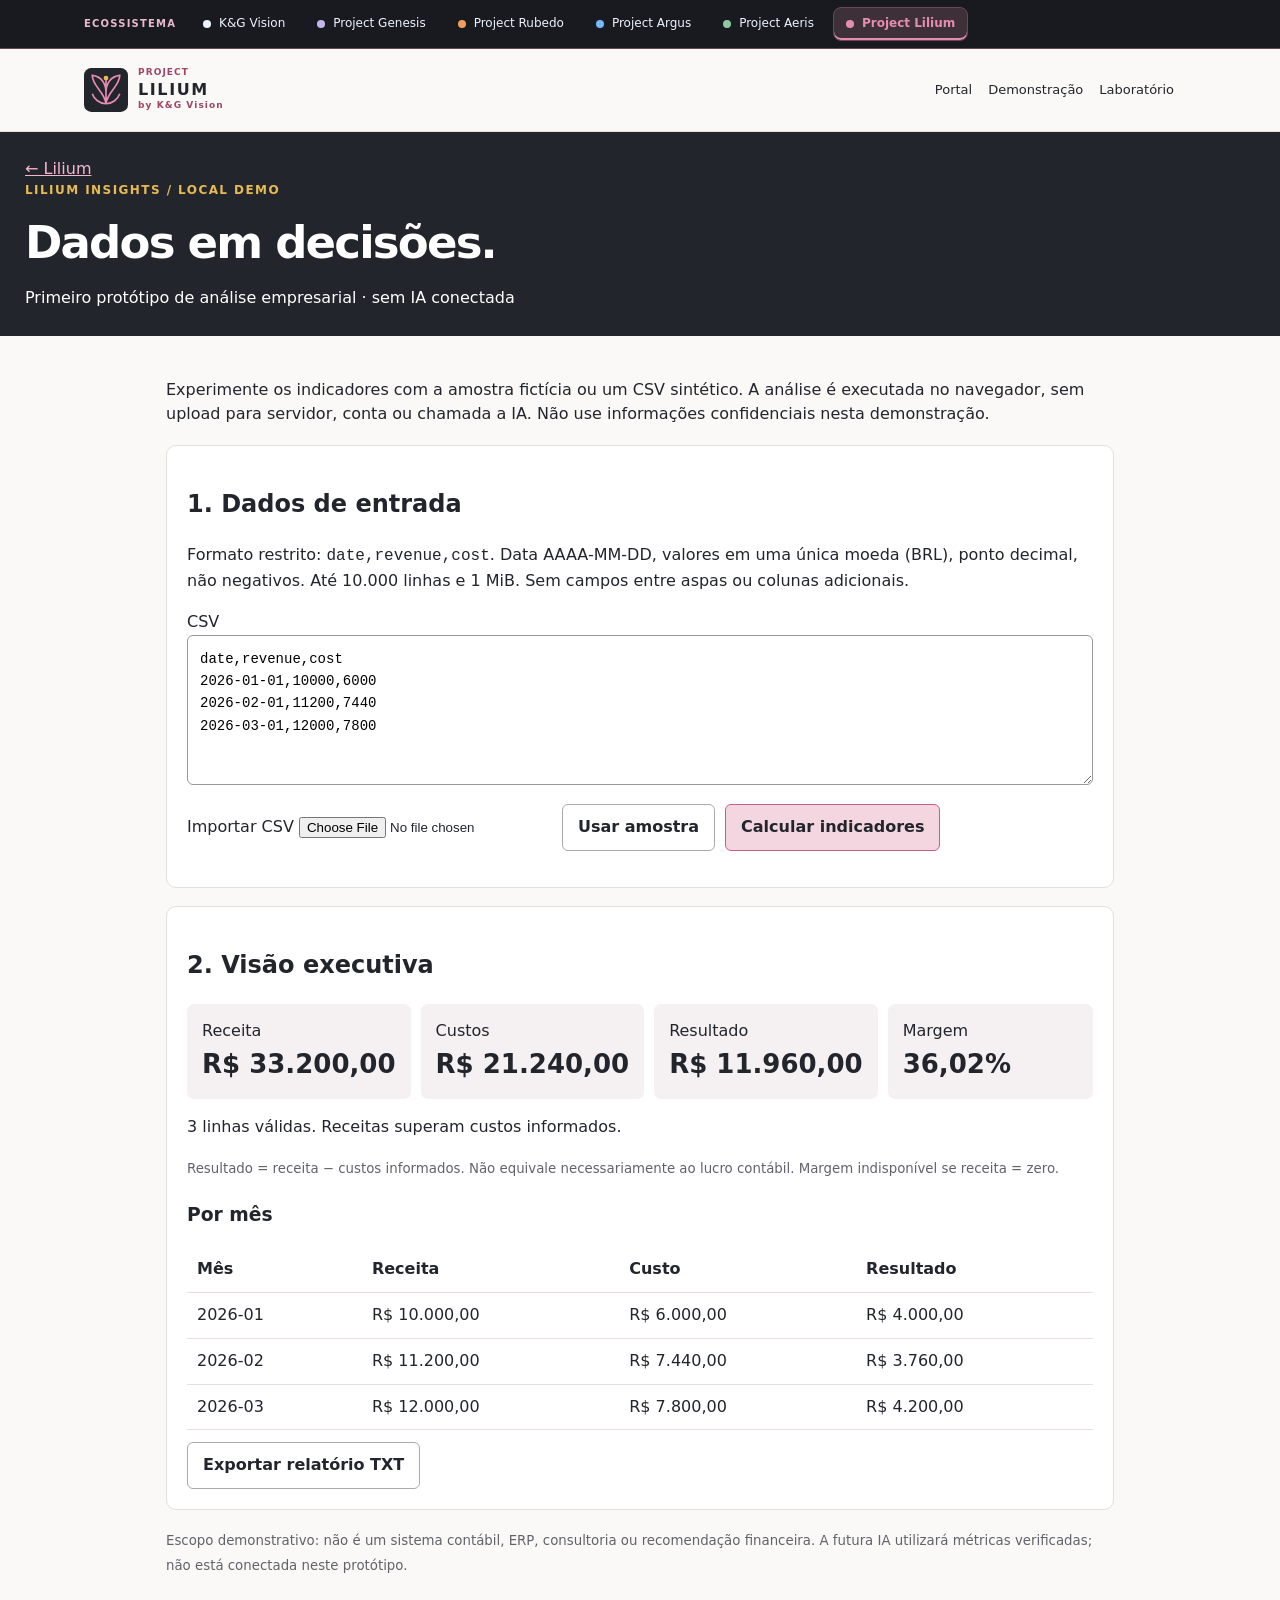
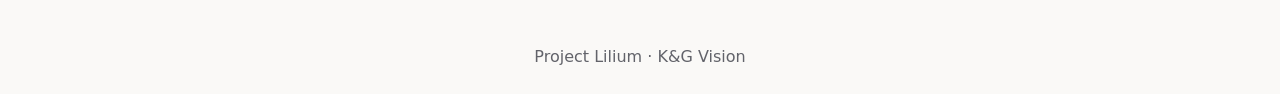
==== demo.html @ a78f10cf "Add Rubedo after Genesis in secondary ecosystem navigation" ====
<!doctype html><html lang="pt-BR"><head><meta charset="utf-8"><meta name="viewport" content="width=device-width,initial-scale=1"><title>Lilium Insights · Local demo</title><style>
*{box-sizing:border-box}body{margin:0;background:#faf9f7;color:#23252c;font:16px/1.55 system-ui,sans-serif}header{background:#23252c;color:white;padding:25px}header a{color:#f4b8ce}main{max-width:1000px;margin:auto;padding:26px}h1{font-size:clamp(28px,4vw,45px);letter-spacing:-.04em;margin:8px 0}.label{font-size:12px;letter-spacing:.12em;font-weight:700;color:#c65f85}header .label{color:#e8ba53}.panel{background:#fff;border:1px solid #e5dfe0;padding:20px;margin:18px 0;border-radius:10px}textarea{width:100%;min-height:150px;font:14px/1.6 monospace;padding:12px;border:1px solid #999;border-radius:6px}button{font:inherit;font-weight:650;border:1px solid #aaa;border-radius:6px;padding:10px 15px;background:#fff;color:#23252c;cursor:pointer}button.primary{background:#f4d6e0;border-color:#c65f85}button:disabled{opacity:.5;cursor:default}button:focus-visible,a:focus-visible,textarea:focus-visible,input:focus-visible{outline:3px solid #c65f85;outline-offset:3px}.actions{display:flex;flex-wrap:wrap;gap:10px;align-items:center;margin-top:12px}.kpis{display:grid;grid-template-columns:repeat(4,1fr);gap:10px}.kpi{background:#f5f1f2;padding:15px;border-radius:7px}.kpi strong{display:block;font-size:clamp(17px,2.6vw,26px)}.scroll{overflow:auto}table{width:100%;border-collapse:collapse;text-align:left}th,td{border-bottom:1px solid #e5dfe0;padding:10px;white-space:nowrap}#error{color:#9e254a}small{color:#62636a}footer{padding:25px;color:#62636a;text-align:center} @media(max-width:650px){.kpis{grid-template-columns:1fr 1fr}main{padding:16px}}
</style><style>.kg-demo-intro{background:#23252c;color:white;padding:25px}.kg-demo-intro a{color:#f4b8ce}.kg-demo-intro .label{color:#e8ba53}</style><style id="kg-ecosystem-layout">/* K&G Vision shared website navigation · v1.0. Same structure on every public page. */
.kg-site-header{position:relative!important;top:auto!important;z-index:5;background:var(--kg-head-bg);color:var(--kg-head-ink);padding:0!important;border:0;border-bottom:1px solid var(--kg-head-line);backdrop-filter:none!important}
nav.kg-ecosystem{display:block!important;box-sizing:border-box;width:100%;max-width:100%;margin:0;padding:0!important;background:var(--kg-eco-bg);color:#edf4ff;border-bottom:1px solid var(--kg-eco-line);overflow-x:auto;scrollbar-width:thin;white-space:nowrap;font:12px/1.3 system-ui,-apple-system,BlinkMacSystemFont,"Segoe UI",sans-serif;scroll-padding-inline:16px}
.kg-eco-inner{box-sizing:border-box;width:max-content;min-width:min(100%,1160px);margin:0 auto;display:flex;align-items:center;gap:6px;padding:7px 24px}
.kg-eco-label{font-size:10px;font-weight:700;letter-spacing:.12em;color:var(--kg-eco-muted);margin-right:8px;flex:none}
.kg-site-header nav.kg-ecosystem a{display:inline-flex!important;align-items:center;gap:8px;flex:none;color:#edf4ff;font-weight:500;line-height:1.3;white-space:nowrap;text-decoration:none!important;border:1px solid transparent;border-radius:8px;padding:8px 12px!important}
.kg-site-header nav.kg-ecosystem a .kg-eco-dot{width:8px;height:8px;border-radius:50%;background:var(--kg-accent);display:block;flex:none}
.kg-site-header nav.kg-ecosystem a:hover,.kg-site-header nav.kg-ecosystem a[aria-current="page"]{background:var(--kg-eco-active);border-color:var(--kg-eco-line)}
.kg-site-header nav.kg-ecosystem a[aria-current="page"]{color:var(--kg-accent);box-shadow:inset 0 -2px var(--kg-accent);font-weight:650}
.kg-eco-home{--kg-accent:#EDF4FF}.kg-eco-rubedo{--kg-accent:#EEA05B}.kg-eco-vision{--kg-accent:#75BAFF}.kg-eco-genesis{--kg-accent:#C5B5ED}.kg-eco-aeris{--kg-accent:#8FC7A3}.kg-eco-lilium{--kg-accent:#E78CB1}
.kg-site-header[data-project="genesis"] .kg-eco-genesis{--kg-accent:#D4B878}
.kg-site-header .kg-mainbar{box-sizing:border-box;width:min(1160px,100%);margin:auto;padding:12px 24px;min-height:82px;display:grid;grid-template-columns:max-content minmax(0,1fr) max-content;align-items:center;gap:22px}
.kg-site-header .kg-project-brand{display:inline-flex;align-items:center;gap:10px;white-space:nowrap;text-decoration:none!important;color:var(--kg-head-ink);line-height:1.1}
.kg-project-brand>img,.kg-project-brand>svg{display:block;flex:none;width:44px;height:44px;object-fit:contain}
.kg-brand-text{display:flex;flex-direction:column;gap:3px}
.kg-brand-text>small{display:block;font:600 9px/1.1 system-ui,sans-serif;letter-spacing:.12em;color:var(--kg-head-muted)}
.kg-brand-text>strong{display:block;font:750 16px/1.1 system-ui,sans-serif;letter-spacing:.1em}
.kg-brand-text.kg-institutional{align-items:center;gap:3px}
.kg-brand-text.kg-institutional>strong{font-size:23px;letter-spacing:.05em}
.kg-brand-text.kg-institutional>small{font-size:10px;letter-spacing:.22em}
.kg-site-header nav.kg-local-nav{display:flex!important;align-items:center;justify-content:flex-end;gap:16px;min-width:0;overflow-x:auto;white-space:nowrap;scrollbar-width:thin;margin:0;padding:4px 0;color:var(--kg-head-ink);font:13px/1.4 system-ui,sans-serif}
.kg-site-header nav.kg-local-nav a{display:inline-flex!important;align-items:center;flex:none;color:var(--kg-head-ink);font-weight:500;text-decoration:none;padding:6px 0!important}
.kg-site-header nav.kg-local-nav a:hover{text-decoration:underline;text-underline-offset:4px}
.kg-language{display:flex;align-items:center;gap:4px;flex:none}
.kg-site-header .kg-language button{font:600 12px/1.2 system-ui,sans-serif;min-width:36px;min-height:34px;cursor:pointer;border:1px solid var(--kg-head-line);border-radius:7px;background:transparent;color:var(--kg-head-ink);padding:6px 8px}
.kg-site-header .kg-language button[aria-pressed="true"]{background:var(--kg-lang-bg);color:var(--kg-lang-ink);border-color:var(--kg-lang-bg)}
.kg-site-header a:focus-visible,.kg-site-header button:focus-visible{outline:2px solid var(--kg-focus);outline-offset:2px}
.kg-site-header nav.kg-ecosystem a:focus-visible{outline-offset:-3px;outline-color:#fff}
@media(max-width:1050px){.kg-site-header .kg-mainbar{grid-template-columns:minmax(0,1fr) max-content;gap:8px 16px;min-height:82px}.kg-project-brand{grid-row:1;grid-column:1}.kg-language{grid-row:1;grid-column:2;justify-self:end}.kg-site-header nav.kg-local-nav{grid-row:2;grid-column:1/-1;justify-content:flex-start}}
@media(max-width:650px){.kg-eco-inner{padding:7px 16px}.kg-eco-label{display:none}.kg-site-header nav.kg-ecosystem a{padding:8px 10px!important}.kg-site-header .kg-mainbar{padding:10px 16px}.kg-project-brand>img,.kg-project-brand>svg{width:40px;height:40px}.kg-site-header nav.kg-local-nav{gap:14px}}
</style></head><body><header class="kg-site-header" data-project="lilium" style="--kg-eco-bg:#181A20;--kg-eco-line:#6A4657;--kg-eco-muted:#E8BACB;--kg-eco-active:#3D3039;--kg-head-bg:#FAF9F7;--kg-head-ink:#23252C;--kg-head-muted:#9E4567;--kg-head-line:#E5DFE0;--kg-lang-bg:#C65F85;--kg-lang-ink:#FFFFFF;--kg-focus:#C65F85"><nav class="kg-ecosystem" aria-label="K&amp;G Vision ecosystem"><div class="kg-eco-inner"><span class="kg-eco-label" data-pt="ECOSSISTEMA" data-en="ECOSYSTEM">ECOSSISTEMA</span><a class="kg-eco-home" href="https://kgasil.github.io/"><i class="kg-eco-dot" aria-hidden="true"></i>K&amp;G Vision</a><a class="kg-eco-genesis" href="https://kgasil.github.io/genesis/"><i class="kg-eco-dot" aria-hidden="true"></i>Project Genesis</a><a class="kg-eco-rubedo" href="https://kgasil.github.io/rubedo/"><i class="kg-eco-dot" aria-hidden="true"></i>Project Rubedo</a><a class="kg-eco-vision" href="https://kgasil.github.io/argus/"><i class="kg-eco-dot" aria-hidden="true"></i>Project Argus</a><a class="kg-eco-aeris" href="https://kgasil.github.io/aeris/"><i class="kg-eco-dot" aria-hidden="true"></i>Project Aeris</a><a class="kg-eco-lilium" href="https://kgasil.github.io/lilium/" aria-current="page"><i class="kg-eco-dot" aria-hidden="true"></i>Project Lilium</a></div></nav><div class="kg-mainbar"><a class="kg-project-brand" href="./" aria-label="Project Lilium"><img src="assets/lilium-symbol.svg" alt=""><span class="kg-brand-text"><small>PROJECT</small><strong>LILIUM</strong><small>by K&amp;G Vision</small></span></a><nav class="kg-local-nav" aria-label="Navigation"><a href="./">Portal</a><a href="#demo-content">Demonstração</a><a href="index.html#lab">Laboratório</a></nav><div></div></div></header><section class="kg-demo-intro" id="demo-content"><a href="./">← Lilium</a><div class="label">LILIUM INSIGHTS / LOCAL DEMO</div><h1>Dados em decisões.</h1><div>Primeiro protótipo de análise empresarial · sem IA conectada</div></section><main><p>Experimente os indicadores com a amostra fictícia ou um CSV sintético. A análise é executada no navegador, sem upload para servidor, conta ou chamada a IA. Não use informações confidenciais nesta demonstração.</p><div class="panel"><h2>1. Dados de entrada</h2><p>Formato restrito: <code>date,revenue,cost</code>. Data AAAA-MM-DD, valores em uma única moeda (BRL), ponto decimal, não negativos. Até 10.000 linhas e 1 MiB. Sem campos entre aspas ou colunas adicionais.</p><label for="csv">CSV</label><textarea id="csv" spellcheck="false"></textarea><div class="actions"><label>Importar CSV <input id="file" type="file" accept=".csv,text/csv"></label><button id="sample">Usar amostra</button><button class="primary" id="run">Calcular indicadores</button></div><p id="error" role="alert"></p></div><div id="result" class="panel" hidden><h2>2. Visão executiva</h2><div class="kpis"><div class="kpi">Receita<strong id="revenue"></strong></div><div class="kpi">Custos<strong id="cost"></strong></div><div class="kpi">Resultado<strong id="profit"></strong></div><div class="kpi">Margem<strong id="margin"></strong></div></div><p id="summary" aria-live="polite"></p><small>Resultado = receita − custos informados. Não equivale necessariamente ao lucro contábil. Margem indisponível se receita = zero.</small><h3>Por mês</h3><div class="scroll"><table><thead><tr><th>Mês</th><th>Receita</th><th>Custo</th><th>Resultado</th></tr></thead><tbody id="rows"></tbody></table></div><div class="actions"><button id="export">Exportar relatório TXT</button></div></div><p><small>Escopo demonstrativo: não é um sistema contábil, ERP, consultoria ou recomendação financeira. A futura IA utilizará métricas verificadas; não está conectada neste protótipo.</small></p></main><footer>Project Lilium · K&amp;G Vision</footer><script>
function analyzeCSV(raw) {
  const lines=raw.replace(/^\uFEFF/,"").trim().split(/\r?\n/);
  if(lines.length<2||lines.length>10001)throw Error("Informe de 1 a 10.000 linhas de dados.");
  if(lines[0].trim().toLowerCase()!=="date,revenue,cost")throw Error("Cabeçalho esperado: date,revenue,cost");
  const months=new Map();let revenue=0,cost=0;
  function cents(s){if(!/^\d{1,9}(?:\.\d{1,2})?$/.test(s))throw Error("Valores não negativos, com até duas casas decimais.");const [a,b=""]=s.split(".");return Number(a)*100+Number((b+"00").slice(0,2));}
  for(let i=1;i<lines.length;i++){const cells=lines[i].split(",").map(s=>s.trim());if(cells.length!==3)throw Error("Número de colunas inválido na linha "+(i+1));const [date,r,c]=cells;const d=new Date(date+"T00:00:00Z");if(!/^\d{4}-\d{2}-\d{2}$/.test(date)||!Number.isFinite(d.getTime())||d.toISOString().slice(0,10)!==date)throw Error("Data ISO inválida na linha "+(i+1));const a=cents(r),b=cents(c);revenue+=a;cost+=b;const m=date.slice(0,7),v=months.get(m)||{month:m,revenue:0,cost:0};v.revenue+=a;v.cost+=b;months.set(m,v);}
  const profit=revenue-cost,margin=revenue?profit/revenue*100:null;
  return {rows:lines.length-1,revenue,cost,profit,margin,months:[...months.values()].sort((a,b)=>a.month.localeCompare(b.month))};
}
const sample="date,revenue,cost\n2026-01-01,10000,6000\n2026-02-01,11200,7440\n2026-03-01,12000,7800";const $=id=>document.getElementById(id);let last=null,fileRevision=0;const money=n=>new Intl.NumberFormat('pt-BR',{style:'currency',currency:'BRL'}).format(n/100);function invalidate(){last=null;$('result').hidden=true;$('error').textContent='';}function compute(){invalidate();try{if(new TextEncoder().encode($('csv').value).length>1048576)throw Error('Limite de 1 MiB.');last=analyzeCSV($('csv').value);for(const k of ['revenue','cost','profit'])$(k).textContent=money(last[k]);$('margin').textContent=last.margin===null?'N/A':last.margin.toFixed(2).replace('.',',')+'%';$('summary').textContent=last.rows+' linhas válidas. '+(last.profit<0?'Custos informados superam receitas.':last.profit===0?'Receitas e custos informados são iguais.':'Receitas superam custos informados.');$('rows').replaceChildren();for(const m of last.months){const tr=document.createElement('tr');for(const v of [m.month,money(m.revenue),money(m.cost),money(m.revenue-m.cost)]){const td=document.createElement('td');td.textContent=v;tr.append(td)}$('rows').append(tr)}$('result').hidden=false;}catch(e){$('error').textContent=e.message;}}$('csv').addEventListener('input',()=>{fileRevision++;$('file').value='';invalidate()});$('sample').onclick=()=>{fileRevision++;$('file').value='';$('csv').value=sample;compute()};$('run').onclick=()=>{fileRevision++;compute()};$('file').onchange=async()=>{invalidate();const seq=++fileRevision,f=$('file').files[0];if(!f)return;if(f.size>1048576||!/\.csv$/i.test(f.name)){$('file').value='';$('error').textContent='Escolha um CSV de até 1 MiB.';return}try{const raw=new TextDecoder('utf-8',{fatal:true}).decode(await f.arrayBuffer());if(seq!==fileRevision)return;$('csv').value=raw;compute()}catch{if(seq===fileRevision)$('error').textContent='Não foi possível ler um arquivo CSV UTF-8.'}};$('export').onclick=()=>{if(!last)return;const lines=['Lilium Insights — demonstracao local','Linhas: '+last.rows,'Receita: '+money(last.revenue),'Custos: '+money(last.cost),'Resultado: '+money(last.profit),'Margem: '+(last.margin===null?'N/A':last.margin.toFixed(2)+'%'),'','Mes | Receita | Custo | Resultado',...last.months.map(m=>[m.month,money(m.revenue),money(m.cost),money(m.revenue-m.cost)].join(' | ')),'','Resultado calculado com custos informados; nao equivale necessariamente ao lucro contabil.'];const url=URL.createObjectURL(new Blob([lines.join('\n')],{type:'text/plain;charset=utf-8'}));const a=document.createElement('a');a.href=url;a.download='lilium-relatorio.txt';a.click();setTimeout(()=>URL.revokeObjectURL(url),1000)};$('csv').value=sample;compute();
</script></body></html>
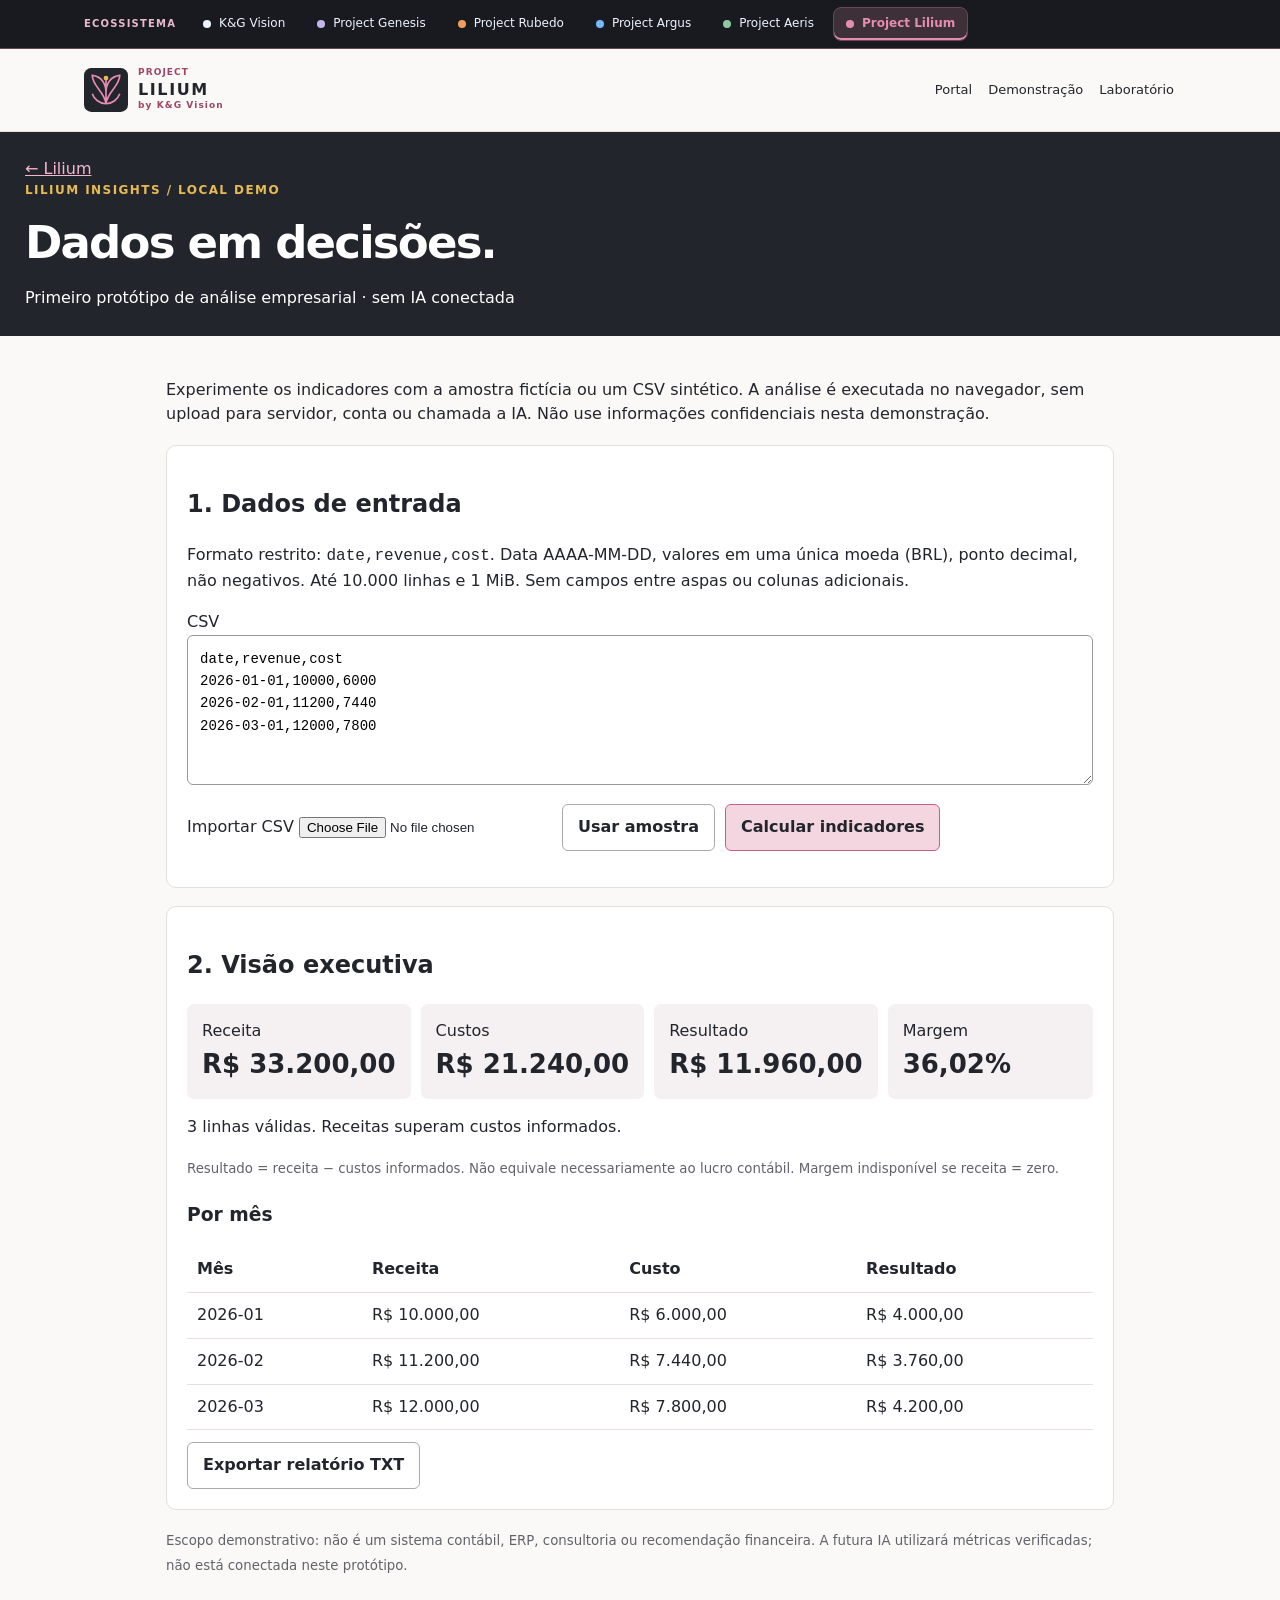
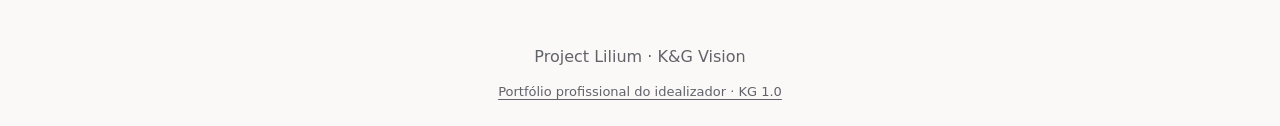
==== commit afeef3e7: "Integrate professional portfolio 1.0 into public page footer" ====
--- a/demo.html
+++ b/demo.html
@@ -30,7 +30,7 @@
 .kg-site-header nav.kg-ecosystem a:focus-visible{outline-offset:-3px;outline-color:#fff}
 @media(max-width:1050px){.kg-site-header .kg-mainbar{grid-template-columns:minmax(0,1fr) max-content;gap:8px 16px;min-height:82px}.kg-project-brand{grid-row:1;grid-column:1}.kg-language{grid-row:1;grid-column:2;justify-self:end}.kg-site-header nav.kg-local-nav{grid-row:2;grid-column:1/-1;justify-content:flex-start}}
 @media(max-width:650px){.kg-eco-inner{padding:7px 16px}.kg-eco-label{display:none}.kg-site-header nav.kg-ecosystem a{padding:8px 10px!important}.kg-site-header .kg-mainbar{padding:10px 16px}.kg-project-brand>img,.kg-project-brand>svg{width:40px;height:40px}.kg-site-header nav.kg-local-nav{gap:14px}}
-</style></head><body><header class="kg-site-header" data-project="lilium" style="--kg-eco-bg:#181A20;--kg-eco-line:#6A4657;--kg-eco-muted:#E8BACB;--kg-eco-active:#3D3039;--kg-head-bg:#FAF9F7;--kg-head-ink:#23252C;--kg-head-muted:#9E4567;--kg-head-line:#E5DFE0;--kg-lang-bg:#C65F85;--kg-lang-ink:#FFFFFF;--kg-focus:#C65F85"><nav class="kg-ecosystem" aria-label="K&amp;G Vision ecosystem"><div class="kg-eco-inner"><span class="kg-eco-label" data-pt="ECOSSISTEMA" data-en="ECOSYSTEM">ECOSSISTEMA</span><a class="kg-eco-home" href="https://kgasil.github.io/"><i class="kg-eco-dot" aria-hidden="true"></i>K&amp;G Vision</a><a class="kg-eco-genesis" href="https://kgasil.github.io/genesis/"><i class="kg-eco-dot" aria-hidden="true"></i>Project Genesis</a><a class="kg-eco-rubedo" href="https://kgasil.github.io/rubedo/"><i class="kg-eco-dot" aria-hidden="true"></i>Project Rubedo</a><a class="kg-eco-vision" href="https://kgasil.github.io/argus/"><i class="kg-eco-dot" aria-hidden="true"></i>Project Argus</a><a class="kg-eco-aeris" href="https://kgasil.github.io/aeris/"><i class="kg-eco-dot" aria-hidden="true"></i>Project Aeris</a><a class="kg-eco-lilium" href="https://kgasil.github.io/lilium/" aria-current="page"><i class="kg-eco-dot" aria-hidden="true"></i>Project Lilium</a></div></nav><div class="kg-mainbar"><a class="kg-project-brand" href="./" aria-label="Project Lilium"><img src="assets/lilium-symbol.svg" alt=""><span class="kg-brand-text"><small>PROJECT</small><strong>LILIUM</strong><small>by K&amp;G Vision</small></span></a><nav class="kg-local-nav" aria-label="Navigation"><a href="./">Portal</a><a href="#demo-content">Demonstração</a><a href="index.html#lab">Laboratório</a></nav><div></div></div></header><section class="kg-demo-intro" id="demo-content"><a href="./">← Lilium</a><div class="label">LILIUM INSIGHTS / LOCAL DEMO</div><h1>Dados em decisões.</h1><div>Primeiro protótipo de análise empresarial · sem IA conectada</div></section><main><p>Experimente os indicadores com a amostra fictícia ou um CSV sintético. A análise é executada no navegador, sem upload para servidor, conta ou chamada a IA. Não use informações confidenciais nesta demonstração.</p><div class="panel"><h2>1. Dados de entrada</h2><p>Formato restrito: <code>date,revenue,cost</code>. Data AAAA-MM-DD, valores em uma única moeda (BRL), ponto decimal, não negativos. Até 10.000 linhas e 1 MiB. Sem campos entre aspas ou colunas adicionais.</p><label for="csv">CSV</label><textarea id="csv" spellcheck="false"></textarea><div class="actions"><label>Importar CSV <input id="file" type="file" accept=".csv,text/csv"></label><button id="sample">Usar amostra</button><button class="primary" id="run">Calcular indicadores</button></div><p id="error" role="alert"></p></div><div id="result" class="panel" hidden><h2>2. Visão executiva</h2><div class="kpis"><div class="kpi">Receita<strong id="revenue"></strong></div><div class="kpi">Custos<strong id="cost"></strong></div><div class="kpi">Resultado<strong id="profit"></strong></div><div class="kpi">Margem<strong id="margin"></strong></div></div><p id="summary" aria-live="polite"></p><small>Resultado = receita − custos informados. Não equivale necessariamente ao lucro contábil. Margem indisponível se receita = zero.</small><h3>Por mês</h3><div class="scroll"><table><thead><tr><th>Mês</th><th>Receita</th><th>Custo</th><th>Resultado</th></tr></thead><tbody id="rows"></tbody></table></div><div class="actions"><button id="export">Exportar relatório TXT</button></div></div><p><small>Escopo demonstrativo: não é um sistema contábil, ERP, consultoria ou recomendação financeira. A futura IA utilizará métricas verificadas; não está conectada neste protótipo.</small></p></main><footer>Project Lilium · K&amp;G Vision</footer><script>
+</style></head><body><header class="kg-site-header" data-project="lilium" style="--kg-eco-bg:#181A20;--kg-eco-line:#6A4657;--kg-eco-muted:#E8BACB;--kg-eco-active:#3D3039;--kg-head-bg:#FAF9F7;--kg-head-ink:#23252C;--kg-head-muted:#9E4567;--kg-head-line:#E5DFE0;--kg-lang-bg:#C65F85;--kg-lang-ink:#FFFFFF;--kg-focus:#C65F85"><nav class="kg-ecosystem" aria-label="K&amp;G Vision ecosystem"><div class="kg-eco-inner"><span class="kg-eco-label" data-pt="ECOSSISTEMA" data-en="ECOSYSTEM">ECOSSISTEMA</span><a class="kg-eco-home" href="https://kgasil.github.io/"><i class="kg-eco-dot" aria-hidden="true"></i>K&amp;G Vision</a><a class="kg-eco-genesis" href="https://kgasil.github.io/genesis/"><i class="kg-eco-dot" aria-hidden="true"></i>Project Genesis</a><a class="kg-eco-rubedo" href="https://kgasil.github.io/rubedo/"><i class="kg-eco-dot" aria-hidden="true"></i>Project Rubedo</a><a class="kg-eco-vision" href="https://kgasil.github.io/argus/"><i class="kg-eco-dot" aria-hidden="true"></i>Project Argus</a><a class="kg-eco-aeris" href="https://kgasil.github.io/aeris/"><i class="kg-eco-dot" aria-hidden="true"></i>Project Aeris</a><a class="kg-eco-lilium" href="https://kgasil.github.io/lilium/" aria-current="page"><i class="kg-eco-dot" aria-hidden="true"></i>Project Lilium</a></div></nav><div class="kg-mainbar"><a class="kg-project-brand" href="./" aria-label="Project Lilium"><img src="assets/lilium-symbol.svg" alt=""><span class="kg-brand-text"><small>PROJECT</small><strong>LILIUM</strong><small>by K&amp;G Vision</small></span></a><nav class="kg-local-nav" aria-label="Navigation"><a href="./">Portal</a><a href="#demo-content">Demonstração</a><a href="index.html#lab">Laboratório</a></nav><div></div></div></header><section class="kg-demo-intro" id="demo-content"><a href="./">← Lilium</a><div class="label">LILIUM INSIGHTS / LOCAL DEMO</div><h1>Dados em decisões.</h1><div>Primeiro protótipo de análise empresarial · sem IA conectada</div></section><main><p>Experimente os indicadores com a amostra fictícia ou um CSV sintético. A análise é executada no navegador, sem upload para servidor, conta ou chamada a IA. Não use informações confidenciais nesta demonstração.</p><div class="panel"><h2>1. Dados de entrada</h2><p>Formato restrito: <code>date,revenue,cost</code>. Data AAAA-MM-DD, valores em uma única moeda (BRL), ponto decimal, não negativos. Até 10.000 linhas e 1 MiB. Sem campos entre aspas ou colunas adicionais.</p><label for="csv">CSV</label><textarea id="csv" spellcheck="false"></textarea><div class="actions"><label>Importar CSV <input id="file" type="file" accept=".csv,text/csv"></label><button id="sample">Usar amostra</button><button class="primary" id="run">Calcular indicadores</button></div><p id="error" role="alert"></p></div><div id="result" class="panel" hidden><h2>2. Visão executiva</h2><div class="kpis"><div class="kpi">Receita<strong id="revenue"></strong></div><div class="kpi">Custos<strong id="cost"></strong></div><div class="kpi">Resultado<strong id="profit"></strong></div><div class="kpi">Margem<strong id="margin"></strong></div></div><p id="summary" aria-live="polite"></p><small>Resultado = receita − custos informados. Não equivale necessariamente ao lucro contábil. Margem indisponível se receita = zero.</small><h3>Por mês</h3><div class="scroll"><table><thead><tr><th>Mês</th><th>Receita</th><th>Custo</th><th>Resultado</th></tr></thead><tbody id="rows"></tbody></table></div><div class="actions"><button id="export">Exportar relatório TXT</button></div></div><p><small>Escopo demonstrativo: não é um sistema contábil, ERP, consultoria ou recomendação financeira. A futura IA utilizará métricas verificadas; não está conectada neste protótipo.</small></p></main><footer>Project Lilium · K&amp;G Vision<!-- kg-personal-portfolio-v1 --><div style="margin-top:12px;font-size:13px;line-height:1.6;text-align:center"><a href="https://kgasil.github.io/portfolio/" style="color:inherit;text-decoration:underline;text-underline-offset:3px" data-pt="Portfólio profissional do idealizador · KG 1.0" data-en="Creator’s professional portfolio · KG 1.0">Portfólio profissional do idealizador · KG 1.0</a></div></footer><script>
 function analyzeCSV(raw) {
   const lines=raw.replace(/^\uFEFF/,"").trim().split(/\r?\n/);
   if(lines.length<2||lines.length>10001)throw Error("Informe de 1 a 10.000 linhas de dados.");
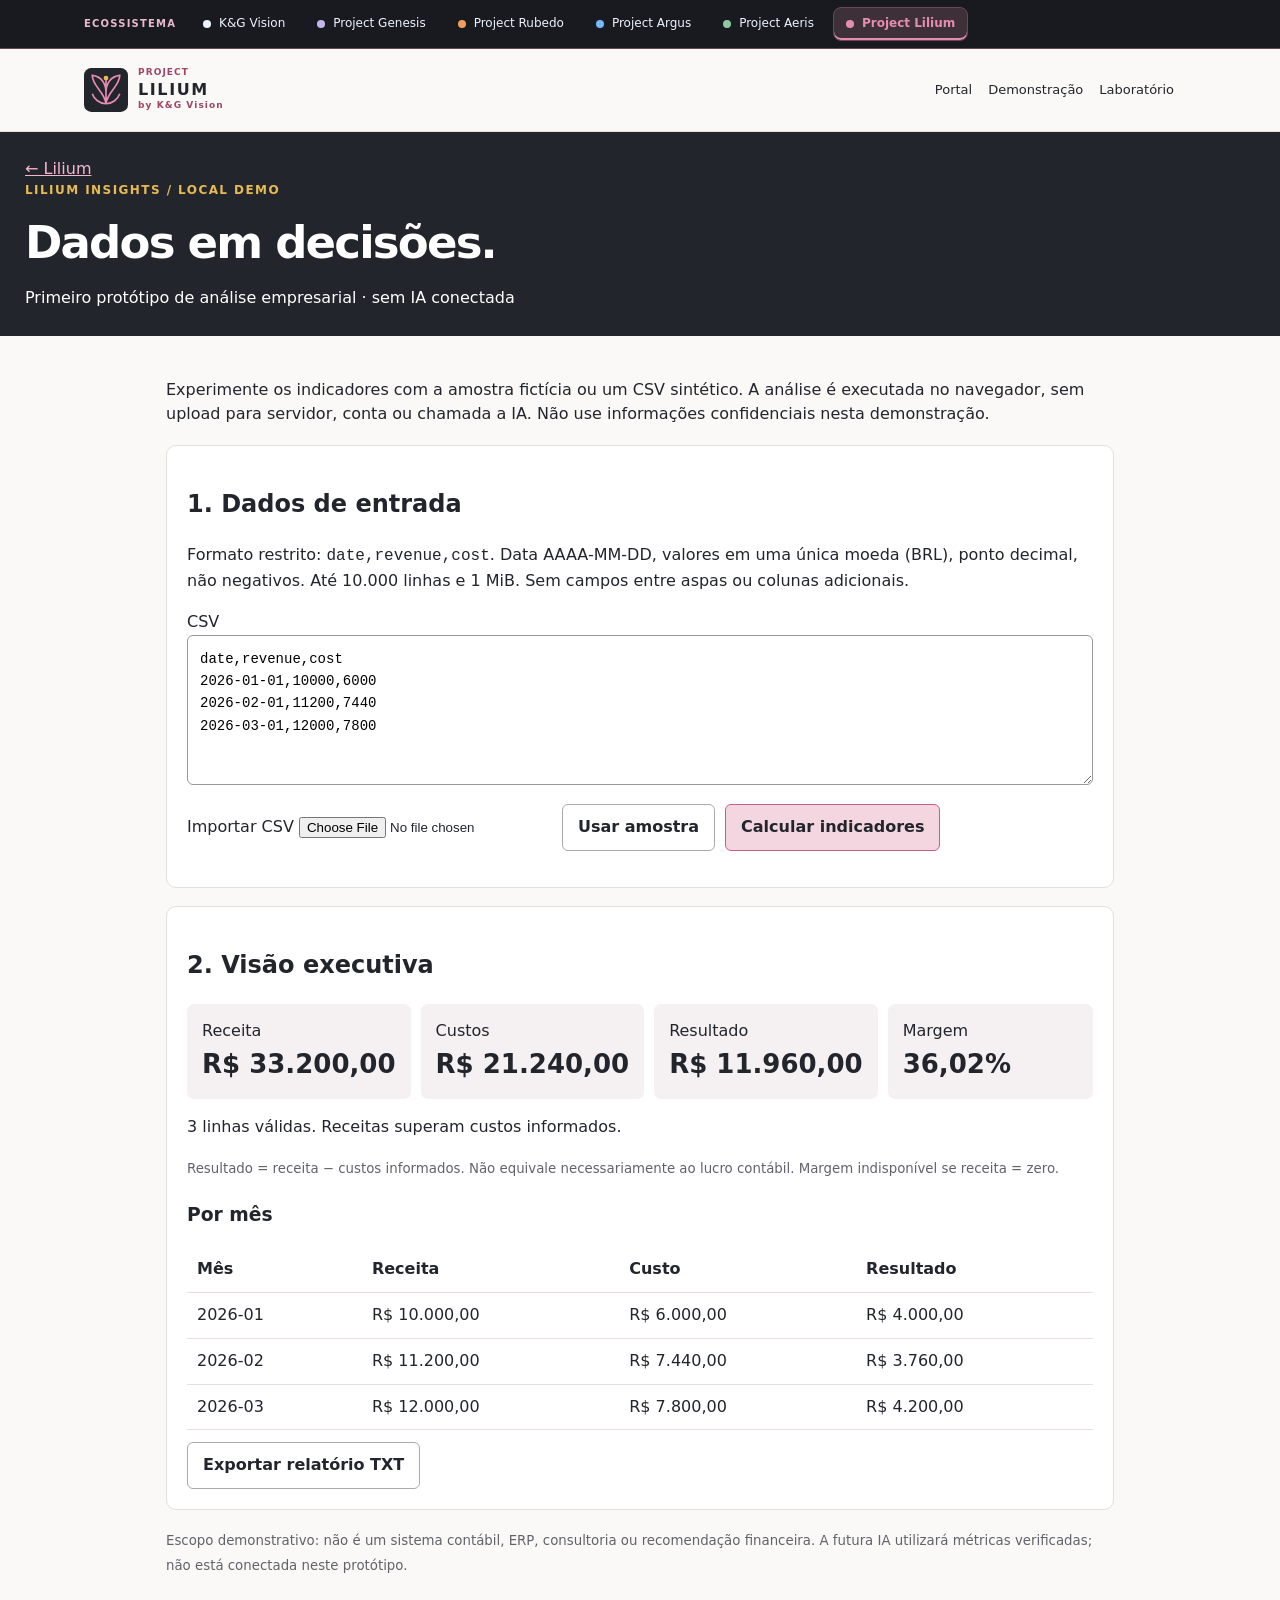
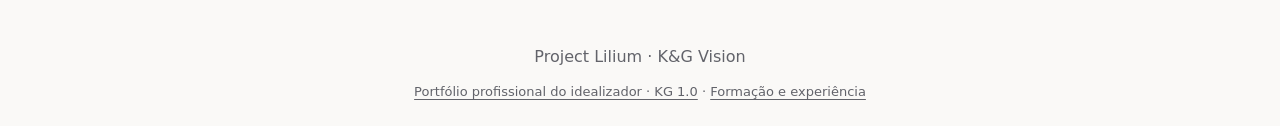
==== commit 8e8bfc81: "Link public creator biography to updated professional education" ====
--- a/demo.html
+++ b/demo.html
@@ -30,7 +30,7 @@
 .kg-site-header nav.kg-ecosystem a:focus-visible{outline-offset:-3px;outline-color:#fff}
 @media(max-width:1050px){.kg-site-header .kg-mainbar{grid-template-columns:minmax(0,1fr) max-content;gap:8px 16px;min-height:82px}.kg-project-brand{grid-row:1;grid-column:1}.kg-language{grid-row:1;grid-column:2;justify-self:end}.kg-site-header nav.kg-local-nav{grid-row:2;grid-column:1/-1;justify-content:flex-start}}
 @media(max-width:650px){.kg-eco-inner{padding:7px 16px}.kg-eco-label{display:none}.kg-site-header nav.kg-ecosystem a{padding:8px 10px!important}.kg-site-header .kg-mainbar{padding:10px 16px}.kg-project-brand>img,.kg-project-brand>svg{width:40px;height:40px}.kg-site-header nav.kg-local-nav{gap:14px}}
-</style></head><body><header class="kg-site-header" data-project="lilium" style="--kg-eco-bg:#181A20;--kg-eco-line:#6A4657;--kg-eco-muted:#E8BACB;--kg-eco-active:#3D3039;--kg-head-bg:#FAF9F7;--kg-head-ink:#23252C;--kg-head-muted:#9E4567;--kg-head-line:#E5DFE0;--kg-lang-bg:#C65F85;--kg-lang-ink:#FFFFFF;--kg-focus:#C65F85"><nav class="kg-ecosystem" aria-label="K&amp;G Vision ecosystem"><div class="kg-eco-inner"><span class="kg-eco-label" data-pt="ECOSSISTEMA" data-en="ECOSYSTEM">ECOSSISTEMA</span><a class="kg-eco-home" href="https://kgasil.github.io/"><i class="kg-eco-dot" aria-hidden="true"></i>K&amp;G Vision</a><a class="kg-eco-genesis" href="https://kgasil.github.io/genesis/"><i class="kg-eco-dot" aria-hidden="true"></i>Project Genesis</a><a class="kg-eco-rubedo" href="https://kgasil.github.io/rubedo/"><i class="kg-eco-dot" aria-hidden="true"></i>Project Rubedo</a><a class="kg-eco-vision" href="https://kgasil.github.io/argus/"><i class="kg-eco-dot" aria-hidden="true"></i>Project Argus</a><a class="kg-eco-aeris" href="https://kgasil.github.io/aeris/"><i class="kg-eco-dot" aria-hidden="true"></i>Project Aeris</a><a class="kg-eco-lilium" href="https://kgasil.github.io/lilium/" aria-current="page"><i class="kg-eco-dot" aria-hidden="true"></i>Project Lilium</a></div></nav><div class="kg-mainbar"><a class="kg-project-brand" href="./" aria-label="Project Lilium"><img src="assets/lilium-symbol.svg" alt=""><span class="kg-brand-text"><small>PROJECT</small><strong>LILIUM</strong><small>by K&amp;G Vision</small></span></a><nav class="kg-local-nav" aria-label="Navigation"><a href="./">Portal</a><a href="#demo-content">Demonstração</a><a href="index.html#lab">Laboratório</a></nav><div></div></div></header><section class="kg-demo-intro" id="demo-content"><a href="./">← Lilium</a><div class="label">LILIUM INSIGHTS / LOCAL DEMO</div><h1>Dados em decisões.</h1><div>Primeiro protótipo de análise empresarial · sem IA conectada</div></section><main><p>Experimente os indicadores com a amostra fictícia ou um CSV sintético. A análise é executada no navegador, sem upload para servidor, conta ou chamada a IA. Não use informações confidenciais nesta demonstração.</p><div class="panel"><h2>1. Dados de entrada</h2><p>Formato restrito: <code>date,revenue,cost</code>. Data AAAA-MM-DD, valores em uma única moeda (BRL), ponto decimal, não negativos. Até 10.000 linhas e 1 MiB. Sem campos entre aspas ou colunas adicionais.</p><label for="csv">CSV</label><textarea id="csv" spellcheck="false"></textarea><div class="actions"><label>Importar CSV <input id="file" type="file" accept=".csv,text/csv"></label><button id="sample">Usar amostra</button><button class="primary" id="run">Calcular indicadores</button></div><p id="error" role="alert"></p></div><div id="result" class="panel" hidden><h2>2. Visão executiva</h2><div class="kpis"><div class="kpi">Receita<strong id="revenue"></strong></div><div class="kpi">Custos<strong id="cost"></strong></div><div class="kpi">Resultado<strong id="profit"></strong></div><div class="kpi">Margem<strong id="margin"></strong></div></div><p id="summary" aria-live="polite"></p><small>Resultado = receita − custos informados. Não equivale necessariamente ao lucro contábil. Margem indisponível se receita = zero.</small><h3>Por mês</h3><div class="scroll"><table><thead><tr><th>Mês</th><th>Receita</th><th>Custo</th><th>Resultado</th></tr></thead><tbody id="rows"></tbody></table></div><div class="actions"><button id="export">Exportar relatório TXT</button></div></div><p><small>Escopo demonstrativo: não é um sistema contábil, ERP, consultoria ou recomendação financeira. A futura IA utilizará métricas verificadas; não está conectada neste protótipo.</small></p></main><footer>Project Lilium · K&amp;G Vision<!-- kg-personal-portfolio-v1 --><div style="margin-top:12px;font-size:13px;line-height:1.6;text-align:center"><a href="https://kgasil.github.io/portfolio/" style="color:inherit;text-decoration:underline;text-underline-offset:3px" data-pt="Portfólio profissional do idealizador · KG 1.0" data-en="Creator’s professional portfolio · KG 1.0">Portfólio profissional do idealizador · KG 1.0</a></div></footer><script>
+</style></head><body><header class="kg-site-header" data-project="lilium" style="--kg-eco-bg:#181A20;--kg-eco-line:#6A4657;--kg-eco-muted:#E8BACB;--kg-eco-active:#3D3039;--kg-head-bg:#FAF9F7;--kg-head-ink:#23252C;--kg-head-muted:#9E4567;--kg-head-line:#E5DFE0;--kg-lang-bg:#C65F85;--kg-lang-ink:#FFFFFF;--kg-focus:#C65F85"><nav class="kg-ecosystem" aria-label="K&amp;G Vision ecosystem"><div class="kg-eco-inner"><span class="kg-eco-label" data-pt="ECOSSISTEMA" data-en="ECOSYSTEM">ECOSSISTEMA</span><a class="kg-eco-home" href="https://kgasil.github.io/"><i class="kg-eco-dot" aria-hidden="true"></i>K&amp;G Vision</a><a class="kg-eco-genesis" href="https://kgasil.github.io/genesis/"><i class="kg-eco-dot" aria-hidden="true"></i>Project Genesis</a><a class="kg-eco-rubedo" href="https://kgasil.github.io/rubedo/"><i class="kg-eco-dot" aria-hidden="true"></i>Project Rubedo</a><a class="kg-eco-vision" href="https://kgasil.github.io/argus/"><i class="kg-eco-dot" aria-hidden="true"></i>Project Argus</a><a class="kg-eco-aeris" href="https://kgasil.github.io/aeris/"><i class="kg-eco-dot" aria-hidden="true"></i>Project Aeris</a><a class="kg-eco-lilium" href="https://kgasil.github.io/lilium/" aria-current="page"><i class="kg-eco-dot" aria-hidden="true"></i>Project Lilium</a></div></nav><div class="kg-mainbar"><a class="kg-project-brand" href="./" aria-label="Project Lilium"><img src="assets/lilium-symbol.svg" alt=""><span class="kg-brand-text"><small>PROJECT</small><strong>LILIUM</strong><small>by K&amp;G Vision</small></span></a><nav class="kg-local-nav" aria-label="Navigation"><a href="./">Portal</a><a href="#demo-content">Demonstração</a><a href="index.html#lab">Laboratório</a></nav><div></div></div></header><section class="kg-demo-intro" id="demo-content"><a href="./">← Lilium</a><div class="label">LILIUM INSIGHTS / LOCAL DEMO</div><h1>Dados em decisões.</h1><div>Primeiro protótipo de análise empresarial · sem IA conectada</div></section><main><p>Experimente os indicadores com a amostra fictícia ou um CSV sintético. A análise é executada no navegador, sem upload para servidor, conta ou chamada a IA. Não use informações confidenciais nesta demonstração.</p><div class="panel"><h2>1. Dados de entrada</h2><p>Formato restrito: <code>date,revenue,cost</code>. Data AAAA-MM-DD, valores em uma única moeda (BRL), ponto decimal, não negativos. Até 10.000 linhas e 1 MiB. Sem campos entre aspas ou colunas adicionais.</p><label for="csv">CSV</label><textarea id="csv" spellcheck="false"></textarea><div class="actions"><label>Importar CSV <input id="file" type="file" accept=".csv,text/csv"></label><button id="sample">Usar amostra</button><button class="primary" id="run">Calcular indicadores</button></div><p id="error" role="alert"></p></div><div id="result" class="panel" hidden><h2>2. Visão executiva</h2><div class="kpis"><div class="kpi">Receita<strong id="revenue"></strong></div><div class="kpi">Custos<strong id="cost"></strong></div><div class="kpi">Resultado<strong id="profit"></strong></div><div class="kpi">Margem<strong id="margin"></strong></div></div><p id="summary" aria-live="polite"></p><small>Resultado = receita − custos informados. Não equivale necessariamente ao lucro contábil. Margem indisponível se receita = zero.</small><h3>Por mês</h3><div class="scroll"><table><thead><tr><th>Mês</th><th>Receita</th><th>Custo</th><th>Resultado</th></tr></thead><tbody id="rows"></tbody></table></div><div class="actions"><button id="export">Exportar relatório TXT</button></div></div><p><small>Escopo demonstrativo: não é um sistema contábil, ERP, consultoria ou recomendação financeira. A futura IA utilizará métricas verificadas; não está conectada neste protótipo.</small></p></main><footer>Project Lilium · K&amp;G Vision<!-- kg-personal-portfolio-v1 --><div style="margin-top:12px;font-size:13px;line-height:1.6;text-align:center"><a href="https://kgasil.github.io/portfolio/" style="color:inherit;text-decoration:underline;text-underline-offset:3px" data-pt="Portfólio profissional do idealizador · KG 1.0" data-en="Creator’s professional portfolio · KG 1.0">Portfólio profissional do idealizador · KG 1.0</a><!-- kg-current-training --><span> · </span><a href="https://kgasil.github.io/portfolio/resume.html" style="color:inherit;text-decoration:underline;text-underline-offset:3px" data-pt="Formação e experiência" data-en="Education and experience">Formação e experiência</a></div></footer><script>
 function analyzeCSV(raw) {
   const lines=raw.replace(/^\uFEFF/,"").trim().split(/\r?\n/);
   if(lines.length<2||lines.length>10001)throw Error("Informe de 1 a 10.000 linhas de dados.");
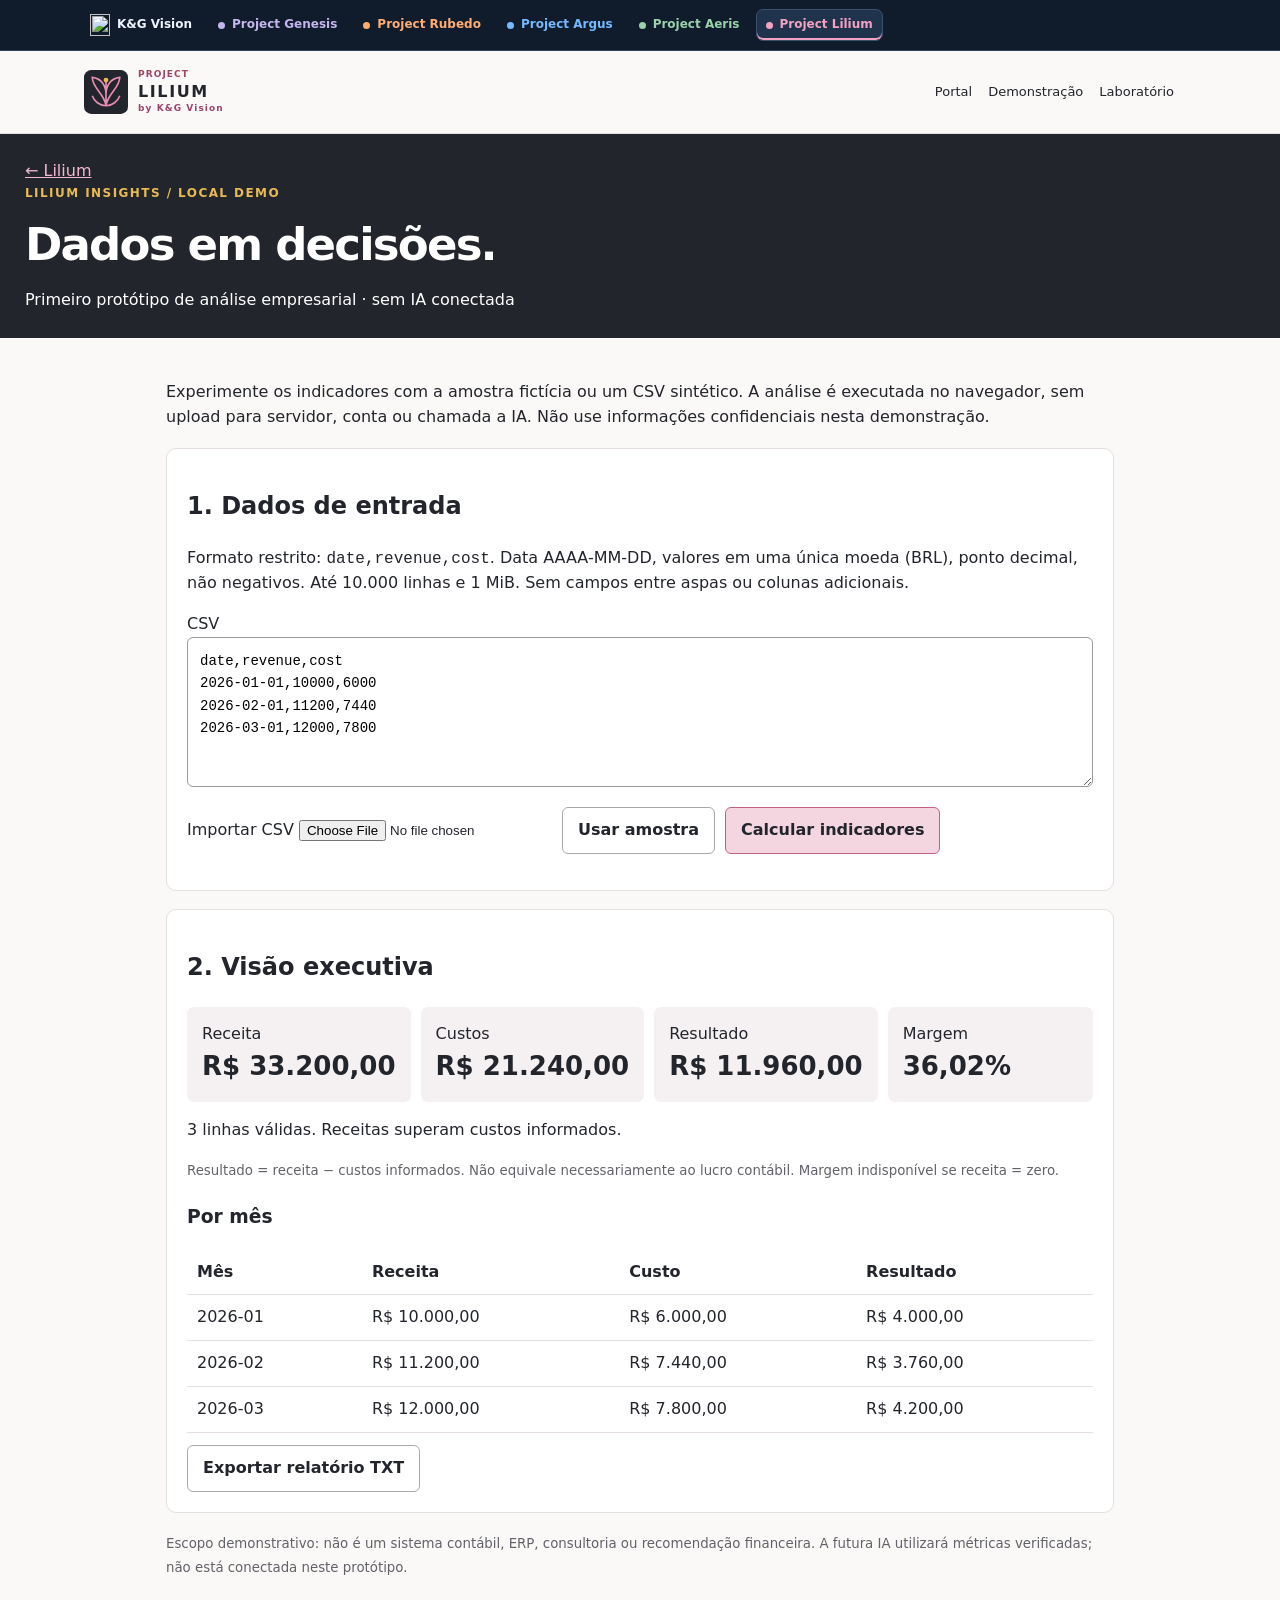
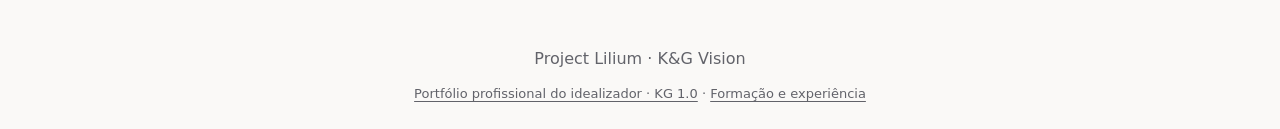
==== commit 24f5ca33: "Unify GRAAL ecosystem navigation across sites" ====
--- a/demo.html
+++ b/demo.html
@@ -30,7 +30,19 @@
 .kg-site-header nav.kg-ecosystem a:focus-visible{outline-offset:-3px;outline-color:#fff}
 @media(max-width:1050px){.kg-site-header .kg-mainbar{grid-template-columns:minmax(0,1fr) max-content;gap:8px 16px;min-height:82px}.kg-project-brand{grid-row:1;grid-column:1}.kg-language{grid-row:1;grid-column:2;justify-self:end}.kg-site-header nav.kg-local-nav{grid-row:2;grid-column:1/-1;justify-content:flex-start}}
 @media(max-width:650px){.kg-eco-inner{padding:7px 16px}.kg-eco-label{display:none}.kg-site-header nav.kg-ecosystem a{padding:8px 10px!important}.kg-site-header .kg-mainbar{padding:10px 16px}.kg-project-brand>img,.kg-project-brand>svg{width:40px;height:40px}.kg-site-header nav.kg-local-nav{gap:14px}}
-</style></head><body><header class="kg-site-header" data-project="lilium" style="--kg-eco-bg:#181A20;--kg-eco-line:#6A4657;--kg-eco-muted:#E8BACB;--kg-eco-active:#3D3039;--kg-head-bg:#FAF9F7;--kg-head-ink:#23252C;--kg-head-muted:#9E4567;--kg-head-line:#E5DFE0;--kg-lang-bg:#C65F85;--kg-lang-ink:#FFFFFF;--kg-focus:#C65F85"><nav class="kg-ecosystem" aria-label="K&amp;G Vision ecosystem"><div class="kg-eco-inner"><span class="kg-eco-label" data-pt="ECOSSISTEMA" data-en="ECOSYSTEM">ECOSSISTEMA</span><a class="kg-eco-home" href="https://kgasil.github.io/"><i class="kg-eco-dot" aria-hidden="true"></i>K&amp;G Vision</a><a class="kg-eco-genesis" href="https://kgasil.github.io/genesis/"><i class="kg-eco-dot" aria-hidden="true"></i>Project Genesis</a><a class="kg-eco-rubedo" href="https://kgasil.github.io/rubedo/"><i class="kg-eco-dot" aria-hidden="true"></i>Project Rubedo</a><a class="kg-eco-vision" href="https://kgasil.github.io/argus/"><i class="kg-eco-dot" aria-hidden="true"></i>Project Argus</a><a class="kg-eco-aeris" href="https://kgasil.github.io/aeris/"><i class="kg-eco-dot" aria-hidden="true"></i>Project Aeris</a><a class="kg-eco-lilium" href="https://kgasil.github.io/lilium/" aria-current="page"><i class="kg-eco-dot" aria-hidden="true"></i>Project Lilium</a></div></nav><div class="kg-mainbar"><a class="kg-project-brand" href="./" aria-label="Project Lilium"><img src="assets/lilium-symbol.svg" alt=""><span class="kg-brand-text"><small>PROJECT</small><strong>LILIUM</strong><small>by K&amp;G Vision</small></span></a><nav class="kg-local-nav" aria-label="Navigation"><a href="./">Portal</a><a href="#demo-content">Demonstração</a><a href="index.html#lab">Laboratório</a></nav><div></div></div></header><section class="kg-demo-intro" id="demo-content"><a href="./">← Lilium</a><div class="label">LILIUM INSIGHTS / LOCAL DEMO</div><h1>Dados em decisões.</h1><div>Primeiro protótipo de análise empresarial · sem IA conectada</div></section><main><p>Experimente os indicadores com a amostra fictícia ou um CSV sintético. A análise é executada no navegador, sem upload para servidor, conta ou chamada a IA. Não use informações confidenciais nesta demonstração.</p><div class="panel"><h2>1. Dados de entrada</h2><p>Formato restrito: <code>date,revenue,cost</code>. Data AAAA-MM-DD, valores em uma única moeda (BRL), ponto decimal, não negativos. Até 10.000 linhas e 1 MiB. Sem campos entre aspas ou colunas adicionais.</p><label for="csv">CSV</label><textarea id="csv" spellcheck="false"></textarea><div class="actions"><label>Importar CSV <input id="file" type="file" accept=".csv,text/csv"></label><button id="sample">Usar amostra</button><button class="primary" id="run">Calcular indicadores</button></div><p id="error" role="alert"></p></div><div id="result" class="panel" hidden><h2>2. Visão executiva</h2><div class="kpis"><div class="kpi">Receita<strong id="revenue"></strong></div><div class="kpi">Custos<strong id="cost"></strong></div><div class="kpi">Resultado<strong id="profit"></strong></div><div class="kpi">Margem<strong id="margin"></strong></div></div><p id="summary" aria-live="polite"></p><small>Resultado = receita − custos informados. Não equivale necessariamente ao lucro contábil. Margem indisponível se receita = zero.</small><h3>Por mês</h3><div class="scroll"><table><thead><tr><th>Mês</th><th>Receita</th><th>Custo</th><th>Resultado</th></tr></thead><tbody id="rows"></tbody></table></div><div class="actions"><button id="export">Exportar relatório TXT</button></div></div><p><small>Escopo demonstrativo: não é um sistema contábil, ERP, consultoria ou recomendação financeira. A futura IA utilizará métricas verificadas; não está conectada neste protótipo.</small></p></main><footer>Project Lilium · K&amp;G Vision<!-- kg-personal-portfolio-v1 --><div style="margin-top:12px;font-size:13px;line-height:1.6;text-align:center"><a href="https://kgasil.github.io/portfolio/" style="color:inherit;text-decoration:underline;text-underline-offset:3px" data-pt="Portfólio profissional do idealizador · KG 1.0" data-en="Creator’s professional portfolio · KG 1.0">Portfólio profissional do idealizador · KG 1.0</a><!-- kg-current-training --><span> · </span><a href="https://kgasil.github.io/portfolio/resume.html" style="color:inherit;text-decoration:underline;text-underline-offset:3px" data-pt="Formação e experiência" data-en="Education and experience">Formação e experiência</a></div></footer><script>
+</style><style id="kg-graal-navigation-v2">
+nav.kg-graal-bar{box-sizing:border-box!important;display:block!important;width:100%!important;max-width:none!important;margin:0!important;padding:0!important;background:#101B2B!important;color:#EDF4FF!important;border:0!important;border-bottom:1px solid #30445D!important;border-radius:0!important;overflow-x:auto!important;overflow-y:hidden!important;white-space:nowrap!important;scrollbar-width:thin;position:static!important;font:12px/1.3 system-ui,-apple-system,BlinkMacSystemFont,"Segoe UI",sans-serif!important}
+nav.kg-graal-bar .kg-graal-inner{box-sizing:border-box!important;display:flex!important;align-items:center!important;justify-content:flex-start!important;gap:6px!important;width:max-content!important;min-width:min(100%,1160px)!important;max-width:none!important;margin:0 auto!important;padding:6px 20px!important}
+nav.kg-graal-bar a{box-sizing:border-box!important;display:inline-flex!important;align-items:center!important;gap:7px!important;flex:none!important;white-space:nowrap!important;font:650 12px/1.3 system-ui,-apple-system,BlinkMacSystemFont,"Segoe UI",sans-serif!important;text-decoration:none!important;color:var(--graal-accent)!important;-webkit-text-fill-color:var(--graal-accent)!important;opacity:1!important;background:transparent!important;border:1px solid transparent!important;border-radius:7px!important;margin:0!important;padding:7px 9px!important;box-shadow:none!important}
+nav.kg-graal-bar a::before,nav.kg-graal-bar a::after{content:none!important;display:none!important}
+nav.kg-graal-bar a:hover,nav.kg-graal-bar a[aria-current]{background:#20334C!important;border-color:#3A506B!important}
+nav.kg-graal-bar a[aria-current]{box-shadow:inset 0 -2px var(--graal-accent)!important}
+nav.kg-graal-bar a:focus-visible{outline:2px solid var(--graal-accent)!important;outline-offset:-2px!important}
+nav.kg-graal-bar .kg-graal-dot{display:block!important;width:7px!important;height:7px!important;flex:0 0 7px!important;border-radius:50%!important;background:var(--graal-accent)!important}
+nav.kg-graal-bar .kg-graal-shield{display:block!important;width:20px!important;height:22px!important;max-width:none!important;flex:none!important;margin:0!important;object-fit:contain!important}
+@media(max-width:650px){nav.kg-graal-bar .kg-graal-inner{padding:5px 10px!important;gap:3px!important}nav.kg-graal-bar a{padding:7px 8px!important}}
+</style>
+</head><body><header class="kg-site-header" data-project="lilium" style="--kg-eco-bg:#181A20;--kg-eco-line:#6A4657;--kg-eco-muted:#E8BACB;--kg-eco-active:#3D3039;--kg-head-bg:#FAF9F7;--kg-head-ink:#23252C;--kg-head-muted:#9E4567;--kg-head-line:#E5DFE0;--kg-lang-bg:#C65F85;--kg-lang-ink:#FFFFFF;--kg-focus:#C65F85"><nav class="kg-graal-bar" aria-label="K&amp;G Vision ecosystem"><div class="kg-graal-inner"><a href="https://kgasil.github.io/" style="--graal-accent:#EDF4FF"><img class="kg-graal-shield" src="https://kgasil.github.io/assets/kg-symbol.svg" width="20" height="22" alt="">K&amp;G Vision</a><a href="https://kgasil.github.io/genesis/" style="--graal-accent:#C5B5ED"><i class="kg-graal-dot" aria-hidden="true"></i>Project Genesis</a><a href="https://kgasil.github.io/rubedo/" style="--graal-accent:#FFAD72"><i class="kg-graal-dot" aria-hidden="true"></i>Project Rubedo</a><a href="https://kgasil.github.io/argus/" style="--graal-accent:#75BAFF"><i class="kg-graal-dot" aria-hidden="true"></i>Project Argus</a><a href="https://kgasil.github.io/aeris/" style="--graal-accent:#9BD2AB"><i class="kg-graal-dot" aria-hidden="true"></i>Project Aeris</a><a href="https://kgasil.github.io/lilium/" aria-current="true" style="--graal-accent:#F4A2C3"><i class="kg-graal-dot" aria-hidden="true"></i>Project Lilium</a></div></nav><div class="kg-mainbar"><a class="kg-project-brand" href="./" aria-label="Project Lilium"><img src="assets/lilium-symbol.svg" alt=""><span class="kg-brand-text"><small>PROJECT</small><strong>LILIUM</strong><small>by K&amp;G Vision</small></span></a><nav class="kg-local-nav" aria-label="Navigation"><a href="./">Portal</a><a href="#demo-content">Demonstração</a><a href="index.html#lab">Laboratório</a></nav><div></div></div></header><section class="kg-demo-intro" id="demo-content"><a href="./">← Lilium</a><div class="label">LILIUM INSIGHTS / LOCAL DEMO</div><h1>Dados em decisões.</h1><div>Primeiro protótipo de análise empresarial · sem IA conectada</div></section><main><p>Experimente os indicadores com a amostra fictícia ou um CSV sintético. A análise é executada no navegador, sem upload para servidor, conta ou chamada a IA. Não use informações confidenciais nesta demonstração.</p><div class="panel"><h2>1. Dados de entrada</h2><p>Formato restrito: <code>date,revenue,cost</code>. Data AAAA-MM-DD, valores em uma única moeda (BRL), ponto decimal, não negativos. Até 10.000 linhas e 1 MiB. Sem campos entre aspas ou colunas adicionais.</p><label for="csv">CSV</label><textarea id="csv" spellcheck="false"></textarea><div class="actions"><label>Importar CSV <input id="file" type="file" accept=".csv,text/csv"></label><button id="sample">Usar amostra</button><button class="primary" id="run">Calcular indicadores</button></div><p id="error" role="alert"></p></div><div id="result" class="panel" hidden><h2>2. Visão executiva</h2><div class="kpis"><div class="kpi">Receita<strong id="revenue"></strong></div><div class="kpi">Custos<strong id="cost"></strong></div><div class="kpi">Resultado<strong id="profit"></strong></div><div class="kpi">Margem<strong id="margin"></strong></div></div><p id="summary" aria-live="polite"></p><small>Resultado = receita − custos informados. Não equivale necessariamente ao lucro contábil. Margem indisponível se receita = zero.</small><h3>Por mês</h3><div class="scroll"><table><thead><tr><th>Mês</th><th>Receita</th><th>Custo</th><th>Resultado</th></tr></thead><tbody id="rows"></tbody></table></div><div class="actions"><button id="export">Exportar relatório TXT</button></div></div><p><small>Escopo demonstrativo: não é um sistema contábil, ERP, consultoria ou recomendação financeira. A futura IA utilizará métricas verificadas; não está conectada neste protótipo.</small></p></main><footer>Project Lilium · K&amp;G Vision<!-- kg-personal-portfolio-v1 --><div style="margin-top:12px;font-size:13px;line-height:1.6;text-align:center"><a href="https://kgasil.github.io/portfolio/" style="color:inherit;text-decoration:underline;text-underline-offset:3px" data-pt="Portfólio profissional do idealizador · KG 1.0" data-en="Creator’s professional portfolio · KG 1.0">Portfólio profissional do idealizador · KG 1.0</a><!-- kg-current-training --><span> · </span><a href="https://kgasil.github.io/portfolio/resume.html" style="color:inherit;text-decoration:underline;text-underline-offset:3px" data-pt="Formação e experiência" data-en="Education and experience">Formação e experiência</a></div></footer><script>
 function analyzeCSV(raw) {
   const lines=raw.replace(/^\uFEFF/,"").trim().split(/\r?\n/);
   if(lines.length<2||lines.length>10001)throw Error("Informe de 1 a 10.000 linhas de dados.");
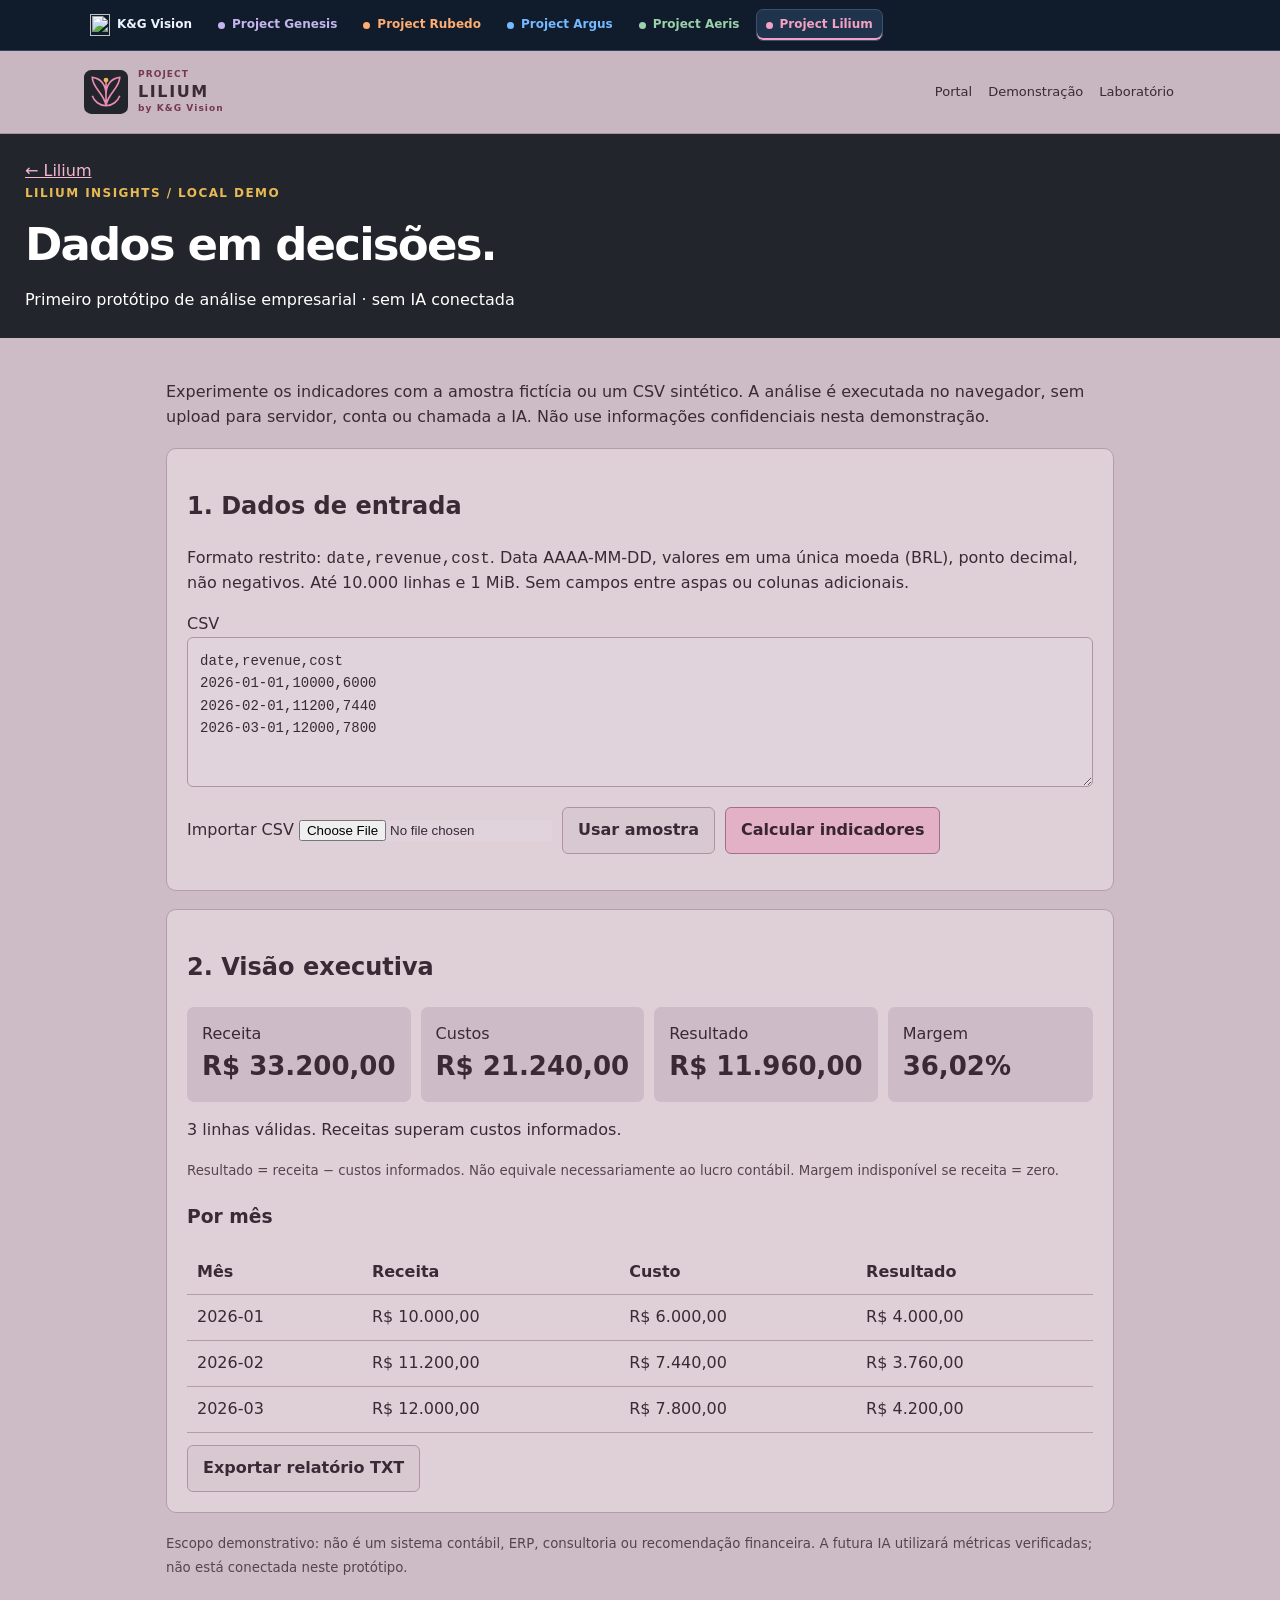
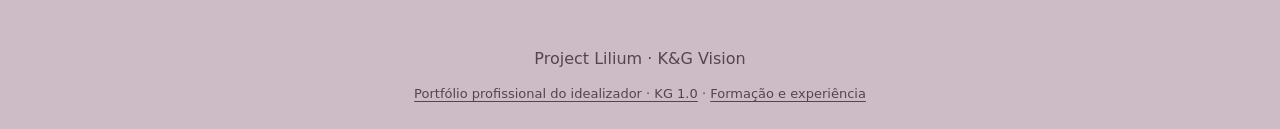
==== commit d9b9354f: "Reduce glare with balanced project-specific colors and readable contrast" ====
--- a/demo.html
+++ b/demo.html
@@ -42,6 +42,22 @@
 nav.kg-graal-bar .kg-graal-shield{display:block!important;width:20px!important;height:22px!important;max-width:none!important;flex:none!important;margin:0!important;object-fit:contain!important}
 @media(max-width:650px){nav.kg-graal-bar .kg-graal-inner{padding:5px 10px!important;gap:3px!important}nav.kg-graal-bar a{padding:7px 8px!important}}
 </style>
+<style id="kg-comfort-palette-v1">
+@media screen{
+body{background:#CDBCC6;color:#392A35}
+header:not(.kg-site-header){background:#432D3D;color:#F0E1E8}
+header:not(.kg-site-header) a{color:#F1BDD3}
+.kg-site-header[data-project="lilium"]{--kg-head-bg:#C8B6C1!important;--kg-head-ink:#392A35!important;--kg-head-muted:#743950!important;--kg-head-line:#AB93A0!important;--kg-lang-bg:#743950!important;--kg-lang-ink:#F0E1E8!important}
+.panel{background:#DFD0D7;border-color:#B49CA9}
+.kpi{background:#CDBBC7}
+textarea,input,select{background:#E0D3DB;color:#392A35;border-color:#AE93A3}
+button{background:#D8C9D1;color:#392A35;border-color:#AE93A3}
+button.primary{background:#E3B1C5;color:#382432;border-color:#A86C87}
+.label,a,#error{color:#743950}header .label{color:#F1BDD3}
+small,footer{color:#57434E}
+th,td{border-color:#B49CA9}
+}
+</style>
 </head><body><header class="kg-site-header" data-project="lilium" style="--kg-eco-bg:#181A20;--kg-eco-line:#6A4657;--kg-eco-muted:#E8BACB;--kg-eco-active:#3D3039;--kg-head-bg:#FAF9F7;--kg-head-ink:#23252C;--kg-head-muted:#9E4567;--kg-head-line:#E5DFE0;--kg-lang-bg:#C65F85;--kg-lang-ink:#FFFFFF;--kg-focus:#C65F85"><nav class="kg-graal-bar" aria-label="K&amp;G Vision ecosystem"><div class="kg-graal-inner"><a href="https://kgasil.github.io/" style="--graal-accent:#EDF4FF"><img class="kg-graal-shield" src="https://kgasil.github.io/assets/kg-symbol.svg" width="20" height="22" alt="">K&amp;G Vision</a><a href="https://kgasil.github.io/genesis/" style="--graal-accent:#C5B5ED"><i class="kg-graal-dot" aria-hidden="true"></i>Project Genesis</a><a href="https://kgasil.github.io/rubedo/" style="--graal-accent:#FFAD72"><i class="kg-graal-dot" aria-hidden="true"></i>Project Rubedo</a><a href="https://kgasil.github.io/argus/" style="--graal-accent:#75BAFF"><i class="kg-graal-dot" aria-hidden="true"></i>Project Argus</a><a href="https://kgasil.github.io/aeris/" style="--graal-accent:#9BD2AB"><i class="kg-graal-dot" aria-hidden="true"></i>Project Aeris</a><a href="https://kgasil.github.io/lilium/" aria-current="true" style="--graal-accent:#F4A2C3"><i class="kg-graal-dot" aria-hidden="true"></i>Project Lilium</a></div></nav><div class="kg-mainbar"><a class="kg-project-brand" href="./" aria-label="Project Lilium"><img src="assets/lilium-symbol.svg" alt=""><span class="kg-brand-text"><small>PROJECT</small><strong>LILIUM</strong><small>by K&amp;G Vision</small></span></a><nav class="kg-local-nav" aria-label="Navigation"><a href="./">Portal</a><a href="#demo-content">Demonstração</a><a href="index.html#lab">Laboratório</a></nav><div></div></div></header><section class="kg-demo-intro" id="demo-content"><a href="./">← Lilium</a><div class="label">LILIUM INSIGHTS / LOCAL DEMO</div><h1>Dados em decisões.</h1><div>Primeiro protótipo de análise empresarial · sem IA conectada</div></section><main><p>Experimente os indicadores com a amostra fictícia ou um CSV sintético. A análise é executada no navegador, sem upload para servidor, conta ou chamada a IA. Não use informações confidenciais nesta demonstração.</p><div class="panel"><h2>1. Dados de entrada</h2><p>Formato restrito: <code>date,revenue,cost</code>. Data AAAA-MM-DD, valores em uma única moeda (BRL), ponto decimal, não negativos. Até 10.000 linhas e 1 MiB. Sem campos entre aspas ou colunas adicionais.</p><label for="csv">CSV</label><textarea id="csv" spellcheck="false"></textarea><div class="actions"><label>Importar CSV <input id="file" type="file" accept=".csv,text/csv"></label><button id="sample">Usar amostra</button><button class="primary" id="run">Calcular indicadores</button></div><p id="error" role="alert"></p></div><div id="result" class="panel" hidden><h2>2. Visão executiva</h2><div class="kpis"><div class="kpi">Receita<strong id="revenue"></strong></div><div class="kpi">Custos<strong id="cost"></strong></div><div class="kpi">Resultado<strong id="profit"></strong></div><div class="kpi">Margem<strong id="margin"></strong></div></div><p id="summary" aria-live="polite"></p><small>Resultado = receita − custos informados. Não equivale necessariamente ao lucro contábil. Margem indisponível se receita = zero.</small><h3>Por mês</h3><div class="scroll"><table><thead><tr><th>Mês</th><th>Receita</th><th>Custo</th><th>Resultado</th></tr></thead><tbody id="rows"></tbody></table></div><div class="actions"><button id="export">Exportar relatório TXT</button></div></div><p><small>Escopo demonstrativo: não é um sistema contábil, ERP, consultoria ou recomendação financeira. A futura IA utilizará métricas verificadas; não está conectada neste protótipo.</small></p></main><footer>Project Lilium · K&amp;G Vision<!-- kg-personal-portfolio-v1 --><div style="margin-top:12px;font-size:13px;line-height:1.6;text-align:center"><a href="https://kgasil.github.io/portfolio/" style="color:inherit;text-decoration:underline;text-underline-offset:3px" data-pt="Portfólio profissional do idealizador · KG 1.0" data-en="Creator’s professional portfolio · KG 1.0">Portfólio profissional do idealizador · KG 1.0</a><!-- kg-current-training --><span> · </span><a href="https://kgasil.github.io/portfolio/resume.html" style="color:inherit;text-decoration:underline;text-underline-offset:3px" data-pt="Formação e experiência" data-en="Education and experience">Formação e experiência</a></div></footer><script>
 function analyzeCSV(raw) {
   const lines=raw.replace(/^\uFEFF/,"").trim().split(/\r?\n/);
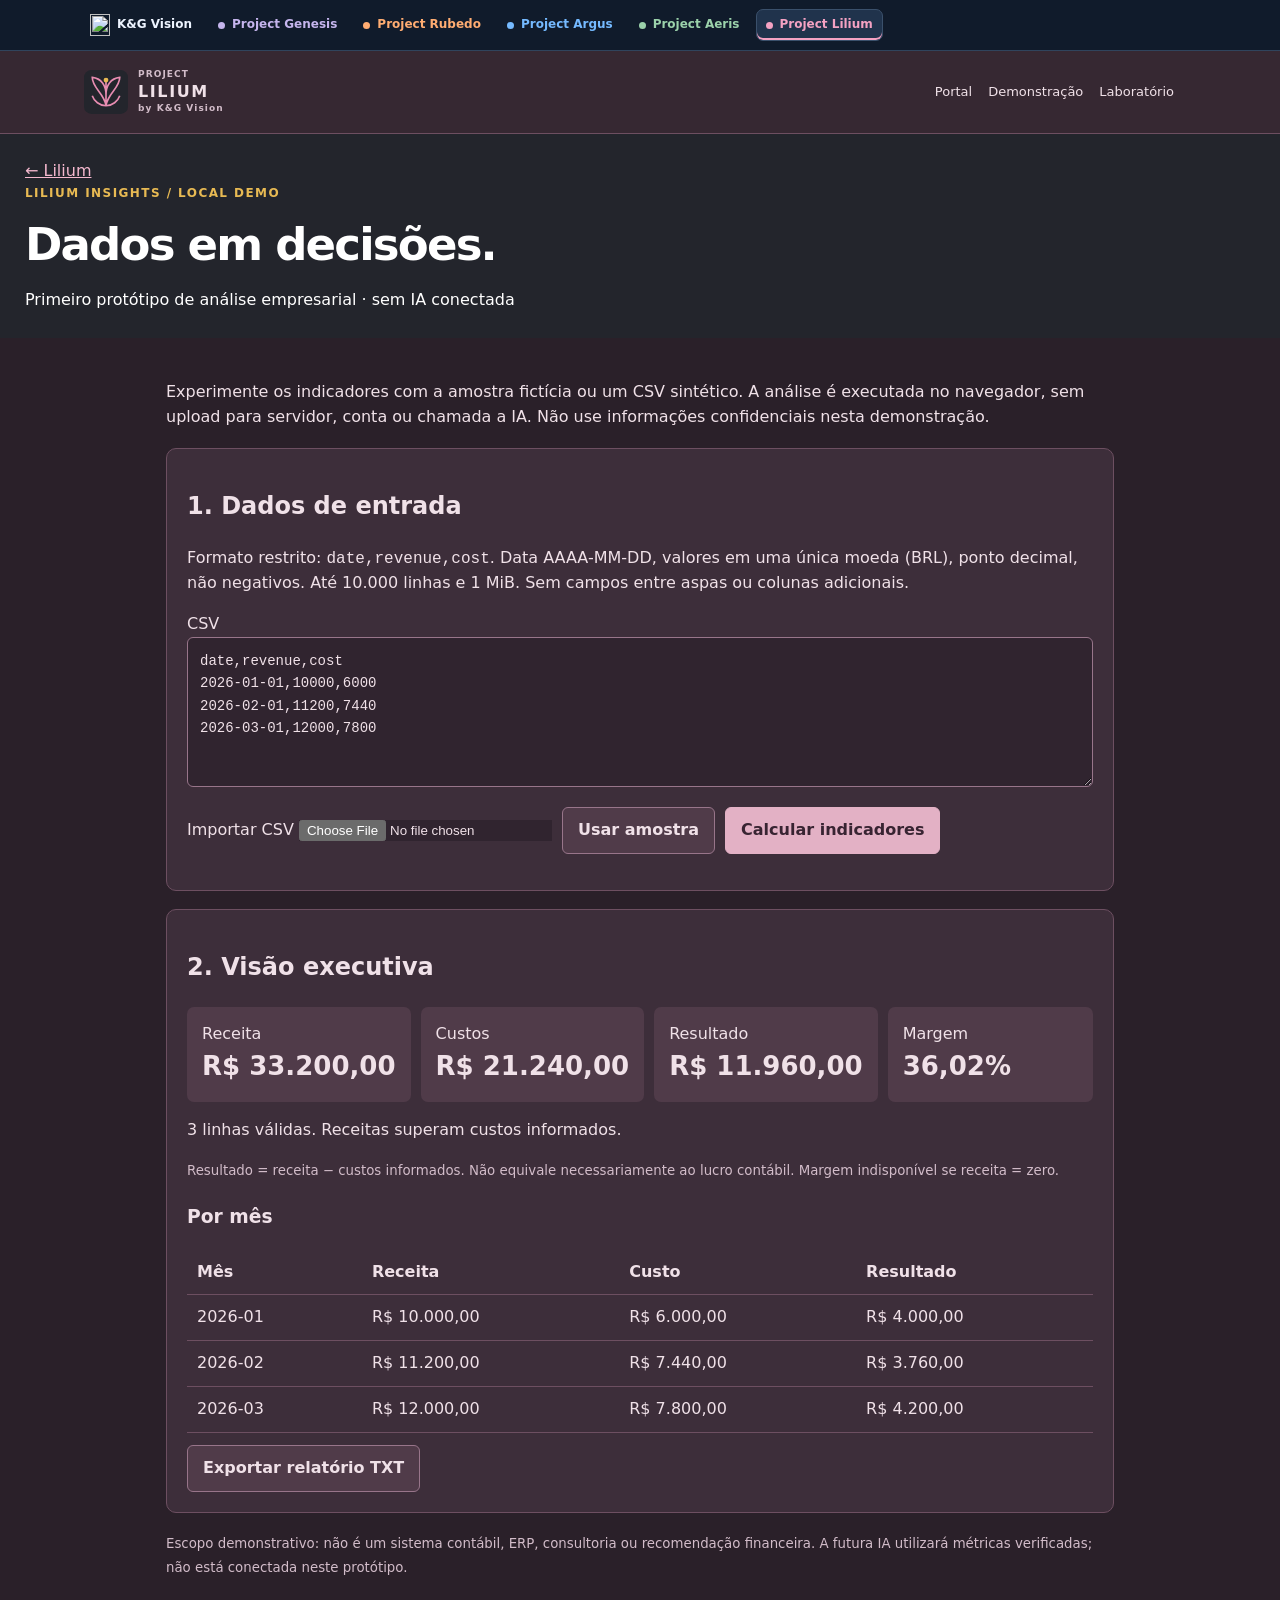
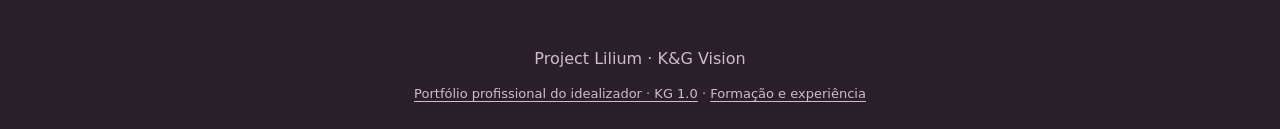
==== commit 4796f2c6: "Align site luminance with GRAAL dark themes using mint or rose accents" ====
--- a/demo.html
+++ b/demo.html
@@ -44,18 +44,20 @@
 </style>
 <style id="kg-comfort-palette-v1">
 @media screen{
-body{background:#CDBCC6;color:#392A35}
-header:not(.kg-site-header){background:#432D3D;color:#F0E1E8}
+:root{color-scheme:dark}
+body{background:#2A2029;color:#F0E1E8}
+header:not(.kg-site-header){background:#362832;color:#F0E1E8}
 header:not(.kg-site-header) a{color:#F1BDD3}
-.kg-site-header[data-project="lilium"]{--kg-head-bg:#C8B6C1!important;--kg-head-ink:#392A35!important;--kg-head-muted:#743950!important;--kg-head-line:#AB93A0!important;--kg-lang-bg:#743950!important;--kg-lang-ink:#F0E1E8!important}
-.panel{background:#DFD0D7;border-color:#B49CA9}
-.kpi{background:#CDBBC7}
-textarea,input,select{background:#E0D3DB;color:#392A35;border-color:#AE93A3}
-button{background:#D8C9D1;color:#392A35;border-color:#AE93A3}
-button.primary{background:#E3B1C5;color:#382432;border-color:#A86C87}
-.label,a,#error{color:#743950}header .label{color:#F1BDD3}
-small,footer{color:#57434E}
-th,td{border-color:#B49CA9}
+.kg-site-header[data-project="lilium"]{--kg-head-bg:#362832!important;--kg-head-ink:#F0E1E8!important;--kg-head-muted:#D2BCC9!important;--kg-head-line:#6D4F61!important;--kg-lang-bg:#E3B1C5!important;--kg-lang-ink:#382432!important;--kg-focus:#F1BDD3!important}
+.panel{background:#3D2E3A;border-color:#6D4F61}
+.kpi{background:#503B49}
+textarea,input,select{background:#30242F;color:#F0E1E8;border-color:#98758A}
+button{background:#503B49;color:#F0E1E8;border-color:#98758A}
+button.primary{background:#E3B1C5;color:#382432;border-color:#E3B1C5}
+.label,a{color:#F1BDD3}#error{color:#FFB5C4}
+small,footer{color:#D2BCC9}
+th,td{border-color:#6D4F61}
+a:focus-visible,button:focus-visible,input:focus-visible,textarea:focus-visible{outline-color:#F1BDD3}
 }
 </style>
 </head><body><header class="kg-site-header" data-project="lilium" style="--kg-eco-bg:#181A20;--kg-eco-line:#6A4657;--kg-eco-muted:#E8BACB;--kg-eco-active:#3D3039;--kg-head-bg:#FAF9F7;--kg-head-ink:#23252C;--kg-head-muted:#9E4567;--kg-head-line:#E5DFE0;--kg-lang-bg:#C65F85;--kg-lang-ink:#FFFFFF;--kg-focus:#C65F85"><nav class="kg-graal-bar" aria-label="K&amp;G Vision ecosystem"><div class="kg-graal-inner"><a href="https://kgasil.github.io/" style="--graal-accent:#EDF4FF"><img class="kg-graal-shield" src="https://kgasil.github.io/assets/kg-symbol.svg" width="20" height="22" alt="">K&amp;G Vision</a><a href="https://kgasil.github.io/genesis/" style="--graal-accent:#C5B5ED"><i class="kg-graal-dot" aria-hidden="true"></i>Project Genesis</a><a href="https://kgasil.github.io/rubedo/" style="--graal-accent:#FFAD72"><i class="kg-graal-dot" aria-hidden="true"></i>Project Rubedo</a><a href="https://kgasil.github.io/argus/" style="--graal-accent:#75BAFF"><i class="kg-graal-dot" aria-hidden="true"></i>Project Argus</a><a href="https://kgasil.github.io/aeris/" style="--graal-accent:#9BD2AB"><i class="kg-graal-dot" aria-hidden="true"></i>Project Aeris</a><a href="https://kgasil.github.io/lilium/" aria-current="true" style="--graal-accent:#F4A2C3"><i class="kg-graal-dot" aria-hidden="true"></i>Project Lilium</a></div></nav><div class="kg-mainbar"><a class="kg-project-brand" href="./" aria-label="Project Lilium"><img src="assets/lilium-symbol.svg" alt=""><span class="kg-brand-text"><small>PROJECT</small><strong>LILIUM</strong><small>by K&amp;G Vision</small></span></a><nav class="kg-local-nav" aria-label="Navigation"><a href="./">Portal</a><a href="#demo-content">Demonstração</a><a href="index.html#lab">Laboratório</a></nav><div></div></div></header><section class="kg-demo-intro" id="demo-content"><a href="./">← Lilium</a><div class="label">LILIUM INSIGHTS / LOCAL DEMO</div><h1>Dados em decisões.</h1><div>Primeiro protótipo de análise empresarial · sem IA conectada</div></section><main><p>Experimente os indicadores com a amostra fictícia ou um CSV sintético. A análise é executada no navegador, sem upload para servidor, conta ou chamada a IA. Não use informações confidenciais nesta demonstração.</p><div class="panel"><h2>1. Dados de entrada</h2><p>Formato restrito: <code>date,revenue,cost</code>. Data AAAA-MM-DD, valores em uma única moeda (BRL), ponto decimal, não negativos. Até 10.000 linhas e 1 MiB. Sem campos entre aspas ou colunas adicionais.</p><label for="csv">CSV</label><textarea id="csv" spellcheck="false"></textarea><div class="actions"><label>Importar CSV <input id="file" type="file" accept=".csv,text/csv"></label><button id="sample">Usar amostra</button><button class="primary" id="run">Calcular indicadores</button></div><p id="error" role="alert"></p></div><div id="result" class="panel" hidden><h2>2. Visão executiva</h2><div class="kpis"><div class="kpi">Receita<strong id="revenue"></strong></div><div class="kpi">Custos<strong id="cost"></strong></div><div class="kpi">Resultado<strong id="profit"></strong></div><div class="kpi">Margem<strong id="margin"></strong></div></div><p id="summary" aria-live="polite"></p><small>Resultado = receita − custos informados. Não equivale necessariamente ao lucro contábil. Margem indisponível se receita = zero.</small><h3>Por mês</h3><div class="scroll"><table><thead><tr><th>Mês</th><th>Receita</th><th>Custo</th><th>Resultado</th></tr></thead><tbody id="rows"></tbody></table></div><div class="actions"><button id="export">Exportar relatório TXT</button></div></div><p><small>Escopo demonstrativo: não é um sistema contábil, ERP, consultoria ou recomendação financeira. A futura IA utilizará métricas verificadas; não está conectada neste protótipo.</small></p></main><footer>Project Lilium · K&amp;G Vision<!-- kg-personal-portfolio-v1 --><div style="margin-top:12px;font-size:13px;line-height:1.6;text-align:center"><a href="https://kgasil.github.io/portfolio/" style="color:inherit;text-decoration:underline;text-underline-offset:3px" data-pt="Portfólio profissional do idealizador · KG 1.0" data-en="Creator’s professional portfolio · KG 1.0">Portfólio profissional do idealizador · KG 1.0</a><!-- kg-current-training --><span> · </span><a href="https://kgasil.github.io/portfolio/resume.html" style="color:inherit;text-decoration:underline;text-underline-offset:3px" data-pt="Formação e experiência" data-en="Education and experience">Formação e experiência</a></div></footer><script>
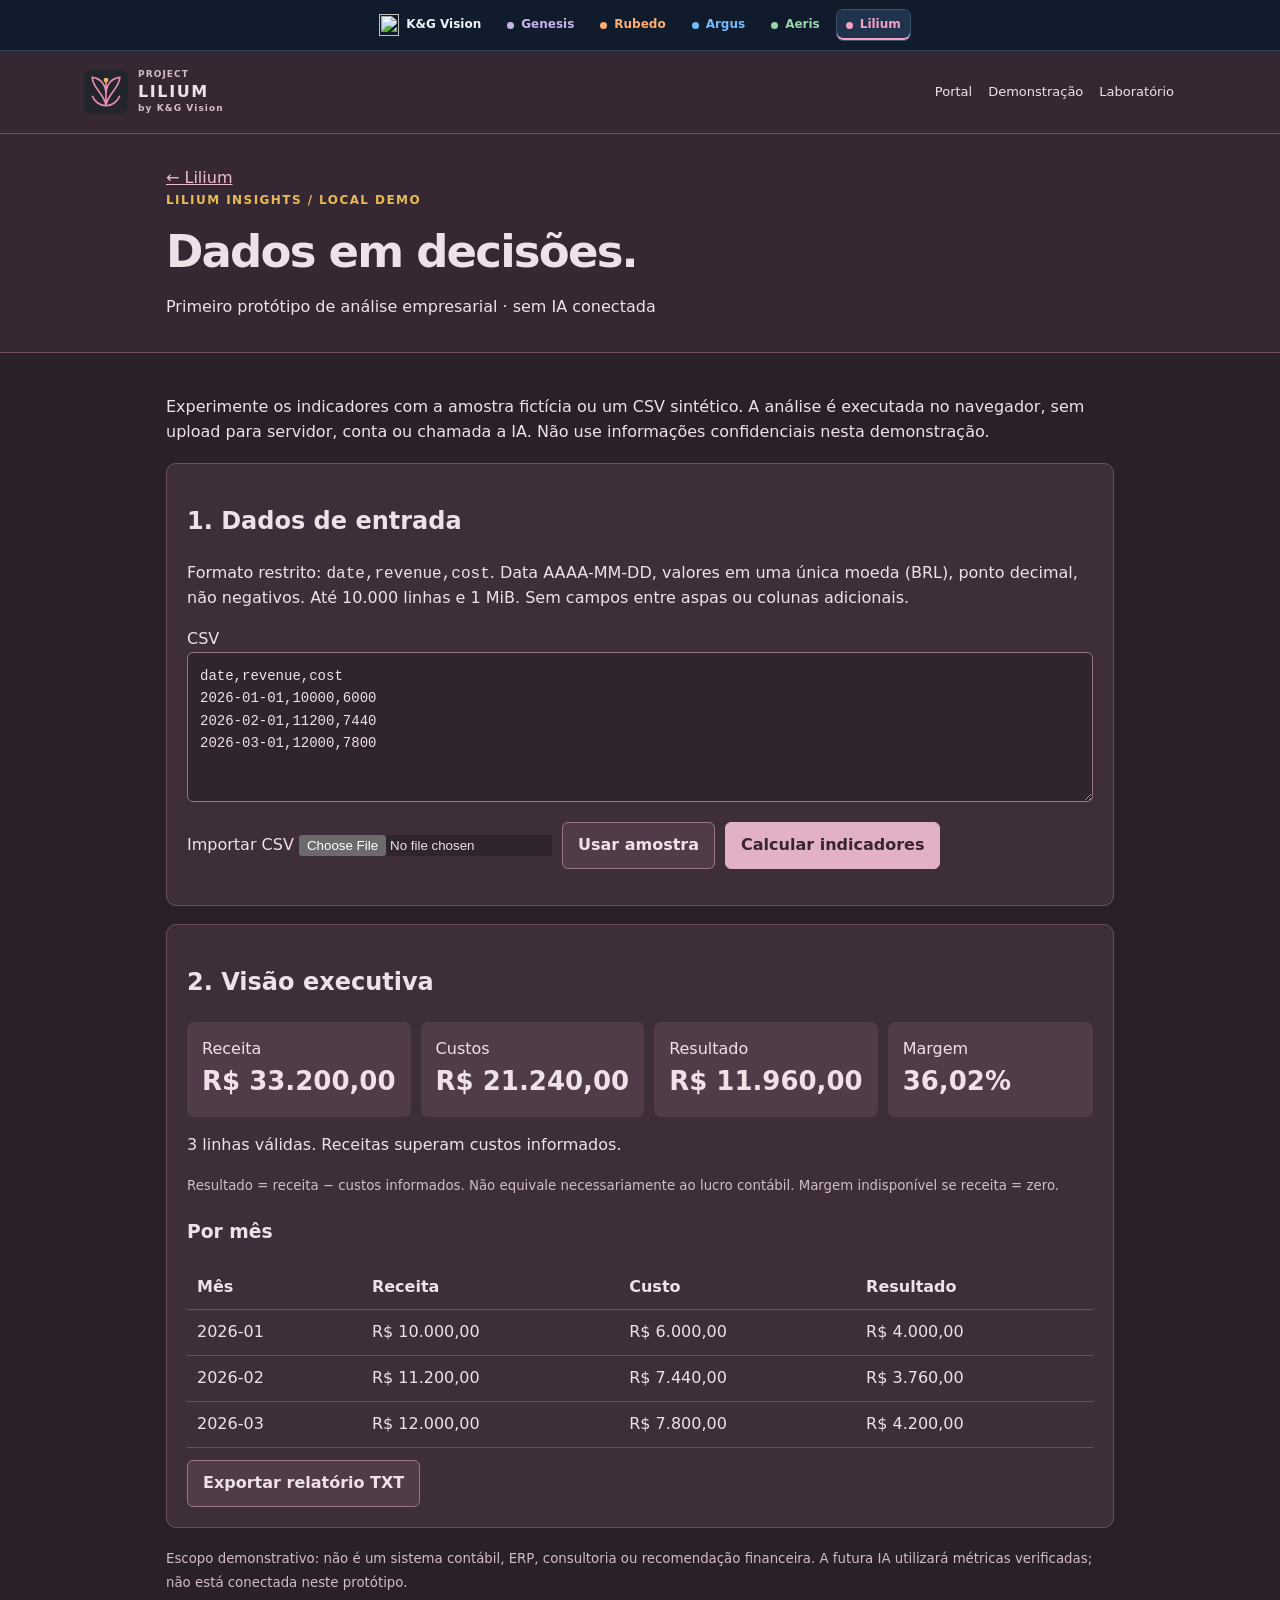
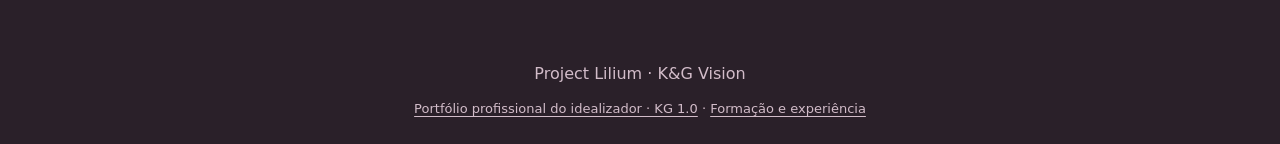
==== commit 91d70869: "Align Lilium public demo and privacy page with ecosystem visual identity" ====
--- a/demo.html
+++ b/demo.html
@@ -32,7 +32,7 @@
 @media(max-width:650px){.kg-eco-inner{padding:7px 16px}.kg-eco-label{display:none}.kg-site-header nav.kg-ecosystem a{padding:8px 10px!important}.kg-site-header .kg-mainbar{padding:10px 16px}.kg-project-brand>img,.kg-project-brand>svg{width:40px;height:40px}.kg-site-header nav.kg-local-nav{gap:14px}}
 </style><style id="kg-graal-navigation-v2">
 nav.kg-graal-bar{box-sizing:border-box!important;display:block!important;width:100%!important;max-width:none!important;margin:0!important;padding:0!important;background:#101B2B!important;color:#EDF4FF!important;border:0!important;border-bottom:1px solid #30445D!important;border-radius:0!important;overflow-x:auto!important;overflow-y:hidden!important;white-space:nowrap!important;scrollbar-width:thin;position:static!important;font:12px/1.3 system-ui,-apple-system,BlinkMacSystemFont,"Segoe UI",sans-serif!important}
-nav.kg-graal-bar .kg-graal-inner{box-sizing:border-box!important;display:flex!important;align-items:center!important;justify-content:flex-start!important;gap:6px!important;width:max-content!important;min-width:min(100%,1160px)!important;max-width:none!important;margin:0 auto!important;padding:6px 20px!important}
+nav.kg-graal-bar .kg-graal-inner{box-sizing:border-box!important;display:flex!important;align-items:center!important;justify-content:center!important;gap:6px!important;width:max-content!important;min-width:100%!important;max-width:none!important;margin:0 auto!important;padding:6px 20px!important}
 nav.kg-graal-bar a{box-sizing:border-box!important;display:inline-flex!important;align-items:center!important;gap:7px!important;flex:none!important;white-space:nowrap!important;font:650 12px/1.3 system-ui,-apple-system,BlinkMacSystemFont,"Segoe UI",sans-serif!important;text-decoration:none!important;color:var(--graal-accent)!important;-webkit-text-fill-color:var(--graal-accent)!important;opacity:1!important;background:transparent!important;border:1px solid transparent!important;border-radius:7px!important;margin:0!important;padding:7px 9px!important;box-shadow:none!important}
 nav.kg-graal-bar a::before,nav.kg-graal-bar a::after{content:none!important;display:none!important}
 nav.kg-graal-bar a:hover,nav.kg-graal-bar a[aria-current]{background:#20334C!important;border-color:#3A506B!important}
@@ -60,7 +60,12 @@
 a:focus-visible,button:focus-visible,input:focus-visible,textarea:focus-visible{outline-color:#F1BDD3}
 }
 </style>
-</head><body><header class="kg-site-header" data-project="lilium" style="--kg-eco-bg:#181A20;--kg-eco-line:#6A4657;--kg-eco-muted:#E8BACB;--kg-eco-active:#3D3039;--kg-head-bg:#FAF9F7;--kg-head-ink:#23252C;--kg-head-muted:#9E4567;--kg-head-line:#E5DFE0;--kg-lang-bg:#C65F85;--kg-lang-ink:#FFFFFF;--kg-focus:#C65F85"><nav class="kg-graal-bar" aria-label="K&amp;G Vision ecosystem"><div class="kg-graal-inner"><a href="https://kgasil.github.io/" style="--graal-accent:#EDF4FF"><img class="kg-graal-shield" src="https://kgasil.github.io/assets/kg-symbol.svg" width="20" height="22" alt="">K&amp;G Vision</a><a href="https://kgasil.github.io/genesis/" style="--graal-accent:#C5B5ED"><i class="kg-graal-dot" aria-hidden="true"></i>Project Genesis</a><a href="https://kgasil.github.io/rubedo/" style="--graal-accent:#FFAD72"><i class="kg-graal-dot" aria-hidden="true"></i>Project Rubedo</a><a href="https://kgasil.github.io/argus/" style="--graal-accent:#75BAFF"><i class="kg-graal-dot" aria-hidden="true"></i>Project Argus</a><a href="https://kgasil.github.io/aeris/" style="--graal-accent:#9BD2AB"><i class="kg-graal-dot" aria-hidden="true"></i>Project Aeris</a><a href="https://kgasil.github.io/lilium/" aria-current="true" style="--graal-accent:#F4A2C3"><i class="kg-graal-dot" aria-hidden="true"></i>Project Lilium</a></div></nav><div class="kg-mainbar"><a class="kg-project-brand" href="./" aria-label="Project Lilium"><img src="assets/lilium-symbol.svg" alt=""><span class="kg-brand-text"><small>PROJECT</small><strong>LILIUM</strong><small>by K&amp;G Vision</small></span></a><nav class="kg-local-nav" aria-label="Navigation"><a href="./">Portal</a><a href="#demo-content">Demonstração</a><a href="index.html#lab">Laboratório</a></nav><div></div></div></header><section class="kg-demo-intro" id="demo-content"><a href="./">← Lilium</a><div class="label">LILIUM INSIGHTS / LOCAL DEMO</div><h1>Dados em decisões.</h1><div>Primeiro protótipo de análise empresarial · sem IA conectada</div></section><main><p>Experimente os indicadores com a amostra fictícia ou um CSV sintético. A análise é executada no navegador, sem upload para servidor, conta ou chamada a IA. Não use informações confidenciais nesta demonstração.</p><div class="panel"><h2>1. Dados de entrada</h2><p>Formato restrito: <code>date,revenue,cost</code>. Data AAAA-MM-DD, valores em uma única moeda (BRL), ponto decimal, não negativos. Até 10.000 linhas e 1 MiB. Sem campos entre aspas ou colunas adicionais.</p><label for="csv">CSV</label><textarea id="csv" spellcheck="false"></textarea><div class="actions"><label>Importar CSV <input id="file" type="file" accept=".csv,text/csv"></label><button id="sample">Usar amostra</button><button class="primary" id="run">Calcular indicadores</button></div><p id="error" role="alert"></p></div><div id="result" class="panel" hidden><h2>2. Visão executiva</h2><div class="kpis"><div class="kpi">Receita<strong id="revenue"></strong></div><div class="kpi">Custos<strong id="cost"></strong></div><div class="kpi">Resultado<strong id="profit"></strong></div><div class="kpi">Margem<strong id="margin"></strong></div></div><p id="summary" aria-live="polite"></p><small>Resultado = receita − custos informados. Não equivale necessariamente ao lucro contábil. Margem indisponível se receita = zero.</small><h3>Por mês</h3><div class="scroll"><table><thead><tr><th>Mês</th><th>Receita</th><th>Custo</th><th>Resultado</th></tr></thead><tbody id="rows"></tbody></table></div><div class="actions"><button id="export">Exportar relatório TXT</button></div></div><p><small>Escopo demonstrativo: não é um sistema contábil, ERP, consultoria ou recomendação financeira. A futura IA utilizará métricas verificadas; não está conectada neste protótipo.</small></p></main><footer>Project Lilium · K&amp;G Vision<!-- kg-personal-portfolio-v1 --><div style="margin-top:12px;font-size:13px;line-height:1.6;text-align:center"><a href="https://kgasil.github.io/portfolio/" style="color:inherit;text-decoration:underline;text-underline-offset:3px" data-pt="Portfólio profissional do idealizador · KG 1.0" data-en="Creator’s professional portfolio · KG 1.0">Portfólio profissional do idealizador · KG 1.0</a><!-- kg-current-training --><span> · </span><a href="https://kgasil.github.io/portfolio/resume.html" style="color:inherit;text-decoration:underline;text-underline-offset:3px" data-pt="Formação e experiência" data-en="Education and experience">Formação e experiência</a></div></footer><script>
+<style id="kg-lilium-subpage-layout-v1">
+.kg-demo-intro{padding:32px max(26px,calc((100% - 948px)/2))}
+@media screen{.kg-demo-intro{background:#362832;color:#F0E1E8;border-bottom:1px solid #6D4F61}.kg-demo-intro a{color:#F1BDD3}.kg-demo-intro .label{color:#E8BA53}textarea::placeholder,input::placeholder{color:#D2BCC9;opacity:1}}
+@media(max-width:650px){.kg-demo-intro{padding:24px 16px}}
+</style>
+</head><body><header class="kg-site-header" data-project="lilium" style="--kg-eco-bg:#181A20;--kg-eco-line:#6A4657;--kg-eco-muted:#E8BACB;--kg-eco-active:#3D3039;--kg-head-bg:#FAF9F7;--kg-head-ink:#23252C;--kg-head-muted:#9E4567;--kg-head-line:#E5DFE0;--kg-lang-bg:#C65F85;--kg-lang-ink:#FFFFFF;--kg-focus:#C65F85"><nav class="kg-graal-bar" aria-label="K&amp;G Vision ecosystem"><div class="kg-graal-inner"><a href="https://kgasil.github.io/" style="--graal-accent:#EDF4FF"><img class="kg-graal-shield" src="https://kgasil.github.io/assets/kg-symbol.svg" width="20" height="22" alt="">K&amp;G Vision</a><a href="https://kgasil.github.io/genesis/" style="--graal-accent:#C5B5ED"><i class="kg-graal-dot" aria-hidden="true"></i>Genesis</a><a href="https://kgasil.github.io/rubedo/" style="--graal-accent:#FFAD72"><i class="kg-graal-dot" aria-hidden="true"></i>Rubedo</a><a href="https://kgasil.github.io/argus/" style="--graal-accent:#75BAFF"><i class="kg-graal-dot" aria-hidden="true"></i>Argus</a><a href="https://kgasil.github.io/aeris/" style="--graal-accent:#9BD2AB"><i class="kg-graal-dot" aria-hidden="true"></i>Aeris</a><a href="https://kgasil.github.io/lilium/" aria-current="page" style="--graal-accent:#F4A2C3"><i class="kg-graal-dot" aria-hidden="true"></i>Lilium</a></div></nav><div class="kg-mainbar"><a class="kg-project-brand" href="./" aria-label="Project Lilium"><img src="assets/lilium-symbol.svg" alt=""><span class="kg-brand-text"><small>PROJECT</small><strong>LILIUM</strong><small>by K&amp;G Vision</small></span></a><nav class="kg-local-nav" aria-label="Navigation"><a href="./">Portal</a><a href="#demo-content">Demonstração</a><a href="index.html#lab">Laboratório</a></nav><div></div></div></header><section class="kg-demo-intro" id="demo-content"><a href="./">← Lilium</a><div class="label">LILIUM INSIGHTS / LOCAL DEMO</div><h1>Dados em decisões.</h1><div>Primeiro protótipo de análise empresarial · sem IA conectada</div></section><main><p>Experimente os indicadores com a amostra fictícia ou um CSV sintético. A análise é executada no navegador, sem upload para servidor, conta ou chamada a IA. Não use informações confidenciais nesta demonstração.</p><div class="panel"><h2>1. Dados de entrada</h2><p>Formato restrito: <code>date,revenue,cost</code>. Data AAAA-MM-DD, valores em uma única moeda (BRL), ponto decimal, não negativos. Até 10.000 linhas e 1 MiB. Sem campos entre aspas ou colunas adicionais.</p><label for="csv">CSV</label><textarea id="csv" spellcheck="false"></textarea><div class="actions"><label>Importar CSV <input id="file" type="file" accept=".csv,text/csv"></label><button id="sample">Usar amostra</button><button class="primary" id="run">Calcular indicadores</button></div><p id="error" role="alert"></p></div><div id="result" class="panel" hidden><h2>2. Visão executiva</h2><div class="kpis"><div class="kpi">Receita<strong id="revenue"></strong></div><div class="kpi">Custos<strong id="cost"></strong></div><div class="kpi">Resultado<strong id="profit"></strong></div><div class="kpi">Margem<strong id="margin"></strong></div></div><p id="summary" aria-live="polite"></p><small>Resultado = receita − custos informados. Não equivale necessariamente ao lucro contábil. Margem indisponível se receita = zero.</small><h3>Por mês</h3><div class="scroll"><table><thead><tr><th>Mês</th><th>Receita</th><th>Custo</th><th>Resultado</th></tr></thead><tbody id="rows"></tbody></table></div><div class="actions"><button id="export">Exportar relatório TXT</button></div></div><p><small>Escopo demonstrativo: não é um sistema contábil, ERP, consultoria ou recomendação financeira. A futura IA utilizará métricas verificadas; não está conectada neste protótipo.</small></p></main><footer>Project Lilium · K&amp;G Vision<!-- kg-personal-portfolio-v1 --><div style="margin-top:12px;font-size:13px;line-height:1.6;text-align:center"><a href="https://kgasil.github.io/portfolio/" style="color:inherit;text-decoration:underline;text-underline-offset:3px" data-pt="Portfólio profissional do idealizador · KG 1.0" data-en="Creator’s professional portfolio · KG 1.0">Portfólio profissional do idealizador · KG 1.0</a><!-- kg-current-training --><span> · </span><a href="https://kgasil.github.io/portfolio/resume.html" style="color:inherit;text-decoration:underline;text-underline-offset:3px" data-pt="Formação e experiência" data-en="Education and experience">Formação e experiência</a></div></footer><script>
 function analyzeCSV(raw) {
   const lines=raw.replace(/^\uFEFF/,"").trim().split(/\r?\n/);
   if(lines.length<2||lines.length>10001)throw Error("Informe de 1 a 10.000 linhas de dados.");
